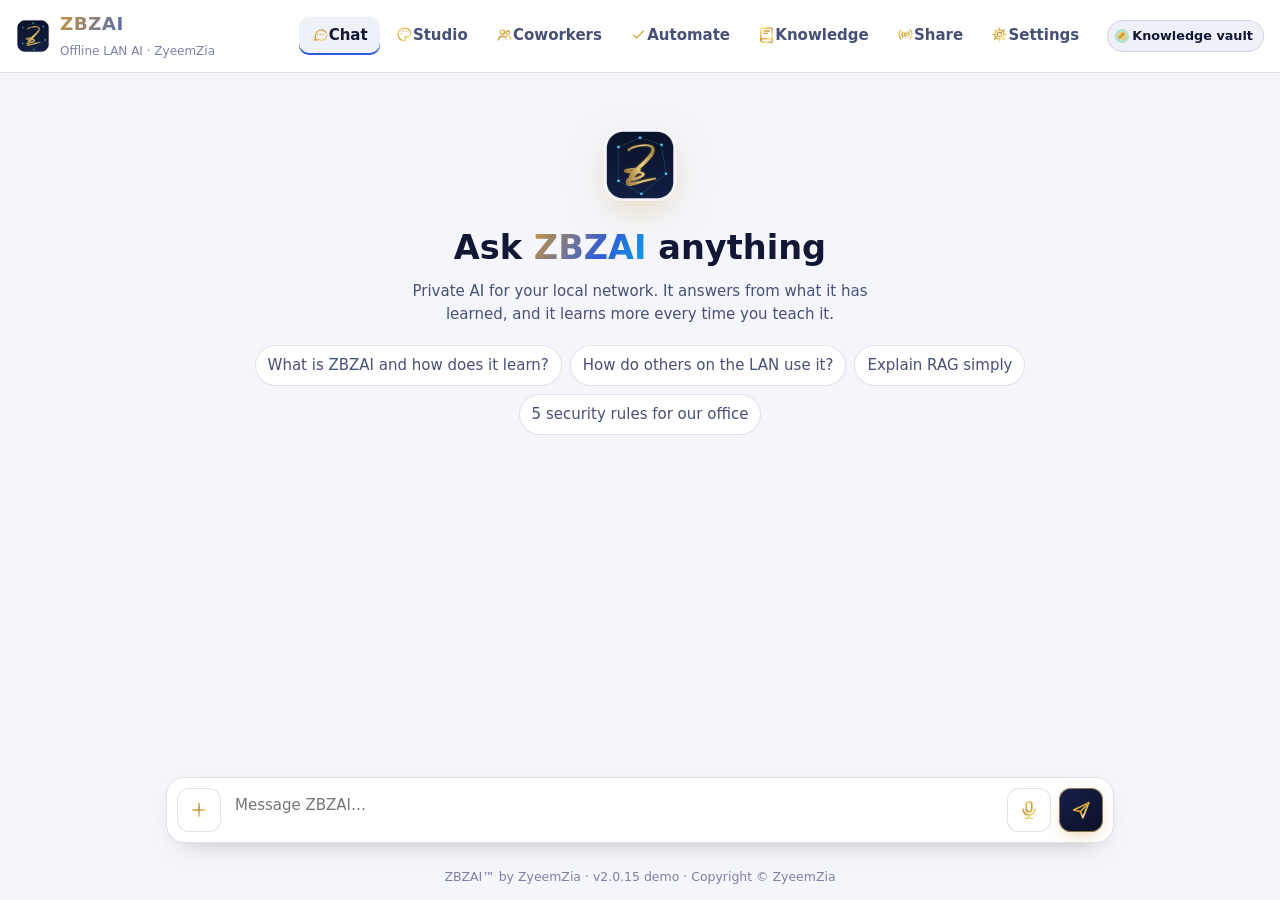
==== demo/index.html @ 5e689e8e "ZBZAI 2.0.15" ====
<!doctype html>
<html lang="en">
<head>
<meta charset="utf-8">
<meta name="viewport" content="width=device-width, initial-scale=1, viewport-fit=cover">
<title>ZBZAI™ · Offline LAN AI</title>
<meta name="color-scheme" content="light dark">
<link rel="icon" href="icon-192.png">
<link rel="apple-touch-icon" href="apple-touch-icon.png">
<meta name="theme-color" content="#070a17">
<meta name="apple-mobile-web-app-capable" content="yes"><meta name="mobile-web-app-capable" content="yes">
<meta name="apple-mobile-web-app-title" content="ZBZAI"><meta name="application-name" content="ZBZAI">
<link rel="stylesheet" href="app.css?v=04c004eb3c">
<link rel="stylesheet" href="icons.css?v=488d0ecedf">
</head>
<body>
<header class="top">
  <div class="brand"><img src="icon-192.png" width="34" height="34" alt=""><div><b id="appName">ZBZAI</b><small>Offline LAN AI · ZyeemZia</small></div></div>
  <button type="button" class="installbtn" id="installBtn" hidden title="Install ZBZAI as an app"><i class="gi gi-download" aria-hidden="true"></i><span>Install app</span></button>
  <div class="status"><span class="brain" id="brain" title="Which brain is answering">…</span></div>
  <nav class="tabs" role="tablist">
    <button role="tab" data-tab="chat" aria-selected="true"><i class="gi gi-chat" aria-hidden="true"></i>Chat</button>
    <button role="tab" data-tab="studio" aria-selected="false"><i class="gi gi-studio" aria-hidden="true"></i>Studio</button>
    <button role="tab" data-tab="cowork" aria-selected="false"><i class="gi gi-team" aria-hidden="true"></i>Coworkers</button>
    <button role="tab" data-tab="auto" aria-selected="false"><i class="gi gi-check" aria-hidden="true"></i>Automate</button>
    <button role="tab" data-tab="know" aria-selected="false"><i class="gi gi-book" aria-hidden="true"></i>Knowledge</button>
    <button role="tab" data-tab="share" aria-selected="false"><i class="gi gi-share" aria-hidden="true"></i>Share</button>
    <button role="tab" data-tab="settings" aria-selected="false"><i class="gi gi-gear" aria-hidden="true"></i>Settings</button>
  </nav>
</header>

<div class="fakebar" id="fakebar" hidden><i class="gi gi-warn" aria-hidden="true"></i><span>This copy of ZBZAI has been changed and is not genuine. Get the official ZBZAI free from zbzai.zyeemzia.com.</span></div>
  <div class="upbar" id="upbar" hidden><span><i class="gi gi-spark" aria-hidden="true"></i><b id="upVer"></b> is available.</span><button type="button" id="upGo">Update</button></div>
<main>
  <!-- chat -->
  <section class="pane" id="chat">
    <div class="thread" id="thread" aria-live="polite">
      <div class="hello" id="hello">
        <img src="icon-192.png" width="72" height="72" alt="">
        <h1>Ask <span id="helloName">ZBZAI</span> anything</h1>
        <p>Private AI for your local network. It answers from what it has learned, and it learns more every time you teach it.</p>
        <div class="chips">
          <button data-q="What is ZBZAI and how does it learn?">What is ZBZAI and how does it learn?</button>
          <button data-q="How do I let others on the LAN use ZBZAI?">How do others on the LAN use it?</button>
          <button data-q="Explain RAG in simple words">Explain RAG simply</button>
          <button data-q="Give me five cybersecurity rules for our office">5 security rules for our office</button>
        </div>
      </div>
    </div>
    <div class="cwchip" id="cwChip" hidden></div>
    <div class="attach" id="attach" hidden></div>
    <form class="composer" id="composer">
      <button type="button" id="plus" class="tool" aria-label="More: new chat, attach a file, save chat" aria-haspopup="menu" aria-expanded="false" title="New chat, attach, save"><i class="gi gi-plus" aria-hidden="true"></i></button>
      <div class="pmenu" id="pmenu" role="menu" hidden>
        <button type="button" role="menuitem" data-m="new"><i class="gi gi-chat" aria-hidden="true"></i>New chat</button>
        <button type="button" role="menuitem" data-m="past"><i class="gi gi-history" aria-hidden="true"></i>Past chats</button>
        <button type="button" role="menuitem" data-m="file"><i class="gi gi-clip" aria-hidden="true"></i>Add files (Word, Excel, PowerPoint, PDF and more)</button>
        <button type="button" role="menuitem" data-m="save"><i class="gi gi-download" aria-hidden="true"></i>Save this chat</button>
        <label class="mrow"><i class="gi gi-pen" aria-hidden="true"></i>Answers <select id="style" aria-label="Answer length"><option value="short">Short</option><option value="balanced">Balanced</option><option value="detailed">Detailed</option></select></label>
        <label class="mrow check"><input type="checkbox" id="acOn"> Fix spelling as I type</label>
        <label class="mrow check" title="Reads an encyclopedia, published studies and the news, then answers as a report with numbered sources"><input type="checkbox" id="research"> Research: read many sources and cite them</label>
        <button type="button" role="menuitem" data-m="keys"><i class="gi gi-spark" aria-hidden="true"></i>Keyboard shortcuts</button>
      </div>
      <input type="file" id="askFile" hidden multiple accept=".txt,.md,.csv,.tsv,.json,.html,.htm,.xml,.yaml,.yml,.log,.rtf,.docx,.doc,.odt,.xlsx,.xls,.ods,.pptx,.ppt,.odp,.pdf,.epub,.py,.js,.ts,.java,.c,.cpp,.cs,.go,.php,.sql,.css,.srt,.vtt,image/*,audio/*,video/*">
      <textarea id="input" rows="1" placeholder="Message ZBZAI…" aria-label="Your message" spellcheck="true" autocorrect="on" autocapitalize="sentences"></textarea>
      <button type="button" id="mic" class="tool" hidden aria-label="Speak your message" title="Voice typing"><i class="gi gi-mic" aria-hidden="true"></i></button>
      <button type="submit" id="send" aria-label="Send"><i class="gi gi-send" aria-hidden="true"></i></button>
    </form>
  </section>

  <!-- studio -->
  <section class="pane" id="studio" hidden>
    <div class="seg" role="tablist" aria-label="Studio">
      <button type="button" data-st="doc" aria-pressed="true"><i class="gi gi-doc" aria-hidden="true"></i>Documents</button>
      <button type="button" data-st="img" aria-pressed="false"><i class="gi gi-image" aria-hidden="true"></i>Pictures</button>
      <button type="button" data-st="song" aria-pressed="false"><i class="gi gi-music" aria-hidden="true"></i>Songs</button>
      <button type="button" data-st="video" aria-pressed="false"><i class="gi gi-video" aria-hidden="true"></i>Video</button>
    </div>
    <div class="st-pane" id="st-doc">
      <div class="cols">
        <div class="card">
          <h2>Write a document</h2>
          <div class="tplrow"><label>Template <select id="dTpl"></select></label><button type="button" class="ghost" id="dDel" hidden title="Remove this format (admin PIN)" aria-label="Remove this format"><i class="gi gi-trash" aria-hidden="true"></i></button></div>
          <div id="dFields" class="fields"></div>
          <div class="row"><button class="primary" type="button" id="dGo"><i class="gi gi-spark" aria-hidden="true"></i>Write it</button><button type="button" class="ghost" id="dDraft"><i class="gi gi-doc" aria-hidden="true"></i>Quick draft (no AI)</button></div>
          <p class="muted small" id="dHint"></p>
          <h3 class="fmt-h">Your own files as formats</h3>
          <p class="muted small">Add a Word, Excel or PowerPoint file and ZBZAI writes into that very file, keeping its letterhead, margins, styles and design. In a Word file, put [Body] where the text should go, and [Subject] and [Date] where you want them.</p>
          <div class="row"><button type="button" class="ghost" id="fAdd"><i class="gi gi-star" aria-hidden="true"></i>Add a file as a format</button><button type="button" class="ghost" id="fPdf"><i class="gi gi-file" aria-hidden="true"></i>Convert a file to PDF</button><button type="button" class="ghost" id="fDocx"><i class="gi gi-doc" aria-hidden="true"></i>PDF or old file to Word</button></div>
          <input type="file" id="fAddIn" accept=".docx,.xlsx,.pptx" hidden><input type="file" id="fPdfIn" accept=".doc,.docx,.rtf,.odt,.txt,.xls,.xlsx,.ods,.csv,.ppt,.pptx,.odp,.html,.htm,.md" hidden><input type="file" id="fDocxIn" accept=".pdf,.doc,.rtf,.odt,.txt,.html,.htm" hidden>
          <p class="msg" id="fMsg" role="status"></p>
        </div>
        <div class="card">
          <h2>Your document <small id="dState"></small></h2>
          <div class="doc" id="dOut" contenteditable="true" spellcheck="true" aria-label="Document, editable"></div>
          <div class="row"><button type="button" class="ghost" id="dSave" title="Use this text as a format in the Template list"><i class="gi gi-star" aria-hidden="true"></i>Save as my format</button><button type="button" class="ghost" id="dCopy"><i class="gi gi-copy" aria-hidden="true"></i>Copy</button><button type="button" class="ghost" id="dWord"><i class="gi gi-download" aria-hidden="true"></i>Word</button><button type="button" class="ghost" id="dTxt"><i class="gi gi-download" aria-hidden="true"></i>Text</button><button type="button" class="ghost" id="dExport"><i class="gi gi-export" aria-hidden="true"></i>Export</button><button type="button" class="ghost" id="dPrint"><i class="gi gi-print" aria-hidden="true"></i>Print</button></div>
        </div>
      </div>
    </div>
    <div class="st-pane" id="st-img" hidden>
      <div class="cols">
        <div class="card">
          <h2>Create a picture</h2>
          <textarea id="iPrompt" rows="4" placeholder="Describe it: a modern office poster about cyber safety, blue and gold, clean design"></textarea>
          <div class="chips left" id="iStyles"></div>
          <details class="adv" id="iFrom"><summary>Start from your own picture (optional)</summary>
            <label class="file drop" id="iDrop"><i class="gi gi-image" aria-hidden="true"></i><span id="iFileName">Choose or drop a photo</span><input type="file" id="iFile" accept="image/*"></label>
            <label>Make it <select id="iLook">
              <option value="ai">Redrawn by AI from my words (needs a local Stable Diffusion)</option>
              <option value="cartoon">Cartoon</option><option value="sketch">Pencil sketch</option><option value="vintage">Vintage photo</option>
              <option value="bw">Black and white</option><option value="vivid" selected>Bright and vivid</option><option value="warm">Warm</option>
              <option value="cool">Cool</option><option value="soft">Soft glow</option><option value="poster">Poster with my words on it</option>
            </select></label>
            <p class="muted small">Styles work offline on the ZBZAI computer. Your words become the poster title.</p>
          </details>
          <button class="primary" type="button" id="iGo"><i class="gi gi-studio" aria-hidden="true"></i>Create picture</button>
          <p class="msg" id="iMsg" role="status"></p>
          <p class="muted small" id="iHow"></p>
        </div>
        <div class="card">
          <h2>Gallery <small>shared on this network</small></h2>
          <div class="gallery" id="iGallery"></div>
        </div>
      </div>
    </div>
    <div class="st-pane" id="st-video" hidden>
      <div class="cols">
        <div class="card">
          <div class="seg small" role="tablist" aria-label="Video">
            <button type="button" data-vm="edit" aria-pressed="true">Edit a video</button>
            <button type="button" data-vm="make" aria-pressed="false">Make a video</button>
          </div>
          <div id="vEdit">
            <label class="file drop" id="vDrop"><i class="gi gi-clip" aria-hidden="true"></i><span>Choose or drop videos, music or pictures</span><input type="file" id="vFiles" multiple accept="video/*,audio/*,image/*"></label>
            <ol class="vlist" id="vList"></ol>
            <label>What to do <select id="vOp">
              <option value="trim">Cut: keep only a part</option>
              <option value="merge">Join clips into one video</option>
              <option value="music">Add background music</option>
              <option value="replace">Replace the sound</option>
              <option value="mute">Remove the sound</option>
              <option value="title">Add a title</option>
              <option value="captions">Add captions (subtitles)</option>
              <option value="resize">Change shape (YouTube, Reels/Shorts, square)</option>
              <option value="speed">Speed up or slow down</option>
              <option value="rotate">Rotate or flip</option>
              <option value="convert">Convert (MP4, WebM, GIF, MP3, WAV)</option>
              <option value="logo">Add a logo or watermark</option>
              <option value="compress">Make the file smaller</option>
            </select></label>
            <div id="vOpts" class="fields"></div>
            <button class="primary" type="button" id="vGo"><i class="gi gi-spark" aria-hidden="true"></i>Make it</button>
          </div>
          <div id="vMake" hidden>
            <label>Title <input id="mTitle" placeholder="Our office safety week"></label>
            <label>Narration (ZBZAI reads it aloud) <textarea id="mScript" rows="5" placeholder="Write what the video should say. Leave empty for music only. With no pictures, ZBZAI makes narrated slides from this text."></textarea></label>
            <button type="button" class="ghost" id="mAi"><i class="gi gi-spark" aria-hidden="true"></i>Write the narration with AI</button>
            <label class="file drop" id="mDrop"><i class="gi gi-image" aria-hidden="true"></i><span>Add pictures, clips and a music file (optional)</span><input type="file" id="mFiles" multiple accept="image/*,video/*,audio/*"></label>
            <ol class="vlist" id="mList"></ol>
            <div class="opts">
              <label>Shape <select id="mShape"><option value="16:9">16:9 YouTube, TV</option><option value="9:16">9:16 Reels, Shorts, TikTok</option><option value="1:1">1:1 Square</option></select></label>
              <label>Seconds per picture <input id="mSec" type="number" min="1" max="60" value="4"></label>
              <label>Format <select id="mFmt"><option value="mp4">MP4</option><option value="webm">WebM</option></select></label>
            </div>
            <label class="check"><input type="checkbox" id="mMotion" checked> Slow zoom on pictures</label>
            <button class="primary" type="button" id="mGo"><i class="gi gi-studio" aria-hidden="true"></i>Make the video</button>
          </div>
          <p class="msg" id="vMsg" role="status"></p>
          <p class="muted small" id="vHow">Runs on the ZBZAI computer with the free ffmpeg tool. Files stay on your network.</p>
        </div>
        <div class="card">
          <h2>Result <small id="vState"></small></h2>
          <div class="vout" id="vOut"><p class="muted">Your video appears here to watch and download.</p></div>
        </div>
      </div>
    </div>
    <div class="st-pane" id="st-song" hidden>
      <div class="cols">
        <div class="card">
          <h2>Write a song</h2>
          <label>What is it about? <input id="sTopic" placeholder="Monsoon rain over the river, missing home"></label>
          <label>Language <select id="sLang"><option>Bangla</option><option>English</option><option>Arabic</option><option>Hindi</option><option>French</option></select></label>
          <label>Mood <select id="sMood"><option>Uplifting</option><option>Romantic</option><option>Sad</option><option>Patriotic</option><option>Peaceful</option><option>Energetic</option><option>For children</option></select></label>
          <label>Style <select id="sStyle"><option>Folk (Baul / Bhatiyali feel)</option><option>Pop</option><option>Rock</option><option>Acoustic ballad</option><option>Anthem</option><option>Nasheed (voice only)</option><option>Lullaby</option></select></label>
          <button class="primary" type="button" id="sGo"><i class="gi gi-music" aria-hidden="true"></i>Write the song</button>
          <p class="muted small">Writes original lyrics with chords, key, tempo and strumming. Then ZBZAI can play it: a real backing track made from the chords, and a music video.</p>
        </div>
        <div class="card">
          <h2>Your song <small id="sState"></small></h2>
          <div class="doc song" id="sOut" contenteditable="true" aria-label="Song, editable"></div>
          <div class="row"><button type="button" class="ghost" id="sCopy"><i class="gi gi-copy" aria-hidden="true"></i>Copy</button><button type="button" class="ghost" id="sTxt"><i class="gi gi-download" aria-hidden="true"></i>Text</button><button type="button" class="ghost" id="sPrint"><i class="gi gi-print" aria-hidden="true"></i>Print</button></div>
          <h3 class="sub"><i class="gi gi-music" aria-hidden="true"></i>Hear it and see it</h3>
          <label class="check"><input type="checkbox" id="sVoice"> Read the words over the music (ZBZAI speaks them; it cannot sing yet)</label>
          <div class="row"><button type="button" class="primary" id="sMusic"><i class="gi gi-play" aria-hidden="true"></i>Make the music</button></div>
          <label class="file drop" id="sDrop"><i class="gi gi-video" aria-hidden="true"></i><span>Add pictures or clips for a music video</span><input type="file" id="sFiles" multiple accept="image/*,video/*"></label>
          <ol class="vlist" id="sList"></ol>
          <div class="row"><button type="button" class="ghost" id="sVideo"><i class="gi gi-video" aria-hidden="true"></i>Make the music video</button></div>
          <p class="msg" id="sMsg" role="status"></p>
          <div class="vout" id="sMedia"></div>
        </div>
      </div>
    </div>
  </section>

  <!-- coworkers -->
  <section class="pane" id="cowork" hidden>
    <div class="cw-head">
      <div><h2><i class="gi gi-team" aria-hidden="true"></i>Coworkers</h2><p class="muted">AI coworkers for every kind of office work. They use what ZBZAI knows, work offline with a local model, and export to Word, Excel, PowerPoint, PDF, Access, audio, video and more.</p></div>
      <div class="row"><input id="cwSearch" type="search" placeholder="Find a coworker" aria-label="Find a coworker"><button type="button" class="primary" id="cwNew"><i class="gi gi-plus" aria-hidden="true"></i>New coworker</button></div>
    </div>
    <div class="card" id="cwEditor" hidden>
      <h2 id="cwEditTitle">New coworker</h2>
      <div class="opts">
        <label>Name <input id="cwName" maxlength="60" placeholder="Procurement Officer"></label>
        <label>Role, in a few words <input id="cwRole" maxlength="120" placeholder="Writes purchase requests and compares quotes"></label>
      </div>
      <label>How should it work? <textarea id="cwInstr" rows="5" maxlength="4000" placeholder="Always write in our office style. Start with a summary, then a comparison table of suppliers with price, delivery time and warranty. End with a recommendation."></textarea></label>
      <label>Starter prompts, one per line <textarea id="cwStarters" rows="3" placeholder="Compare these quotations:&#10;Write a purchase request for:"></textarea></label>
      <div class="opts">
        <label>Best export <select id="cwExport"></select></label>
        <label>Online style <select id="cwAgent"><option value="allrounder">All-rounder</option><option value="writer">Writer</option><option value="strategist">Analyst</option><option value="translator">Translator</option><option value="career">Career and HR</option><option value="finance">Finance</option><option value="video">Video</option><option value="music">Music</option></select></label>
      </div>
      <div><span class="lbl">Icon</span><div class="cw-icons" id="cwIcons"></div></div>
      <div class="row"><button type="button" class="primary" id="cwSave"><i class="gi gi-check" aria-hidden="true"></i>Save coworker</button><button type="button" class="ghost" id="cwCancel">Cancel</button></div>
      <p class="muted small">Coworkers are shared with everyone on your network. Teach ZBZAI your documents in Knowledge and every coworker uses them.</p>
    </div>
    <div id="cwGrid"></div>
  </section>

  <!-- knowledge -->
  <section class="pane" id="auto" hidden>
    <div class="cols">
      <div class="card">
        <h2>Do it on the ZBZAI computer</h2>
        <p class="muted" id="aState">Checking ...</p>
        <div id="aWork" hidden>
          <label>What should ZBZAI do? <textarea id="aText" rows="3" placeholder="make folder Reports&#10;save this as Reports\brief.docx&#10;open Reports"></textarea></label>
          <div class="row"><button class="primary" type="button" id="aPlan"><i class="gi gi-spark" aria-hidden="true"></i>Show the plan</button></div>
          <p class="muted small">One step per line. ZBZAI shows exactly what it will do and waits for you to allow it. It can open and list folders, open and print files, make folders, copy, move and rename, send to the Recycle Bin, save the last answer as a file, open a website and start a few programs. Nothing else, and only inside the allowed folders.</p>
          <div class="card plan" id="aCard" hidden>
            <h3>ZBZAI wants to do this</h3>
            <ol id="aSteps"></ol>
            <label id="aPinRow" hidden><span id="aPinWhy"></span> <input id="aPin" type="password" inputmode="numeric" autocomplete="off" placeholder="Admin PIN"></label>
            <div class="row"><button class="primary" type="button" id="aAllow"><i class="gi gi-check" aria-hidden="true"></i>Allow</button><button type="button" class="ghost" id="aCancel"><i class="gi gi-x" aria-hidden="true"></i>Cancel</button></div>
          </div>
          <p class="msg" id="aMsg" role="status"></p>
          <ol id="aDone" class="done"></ol>
          <h3 class="fmt-h">Routines</h3>
          <p class="muted small">A saved list of steps you run with one tap. Each run still asks for permission.</p>
          <div id="aRoutines" class="row"></div>
        </div>
      </div>
      <div class="card">
        <h2>Permission and folders <small>admin</small></h2>
        <p class="muted small">Off until the admin turns it on. ZBZAI can touch only the folders listed here. From a phone or another computer, every request needs the admin PIN; on the ZBZAI computer itself, only deleting and printing do.</p>
        <label>Admin PIN <input id="aAdmin" type="password" inputmode="numeric" autocomplete="off"></label>
        <label class="check"><input type="checkbox" id="aOn"> Let ZBZAI do things on this computer, with permission each time</label>
        <label>Allowed folders, one per line <textarea id="aFolders" rows="3"></textarea></label>
        <div class="row"><button type="button" class="primary" id="aSave">Save</button><button type="button" class="ghost" id="aLogBtn"><i class="gi gi-history" aria-hidden="true"></i>Show the log</button></div>
        <h3 class="fmt-h">Save a routine</h3>
        <label>Name <input id="aRName" maxlength="60" placeholder="Morning folders"></label>
        <label>Steps, one per line <textarea id="aRText" rows="3" placeholder="open Reports&#10;open notepad"></textarea></label>
        <div class="row"><button type="button" class="ghost" id="aRSave"><i class="gi gi-star" aria-hidden="true"></i>Save routine</button></div>
        <p class="msg" id="aAdminMsg" role="status"></p>
        <ol id="aLog" class="done small"></ol>
      </div>
    </div>
  </section>
  <section class="pane" id="know" hidden>
    <div class="cols">
      <div class="card">
        <h2>Teach ZBZAI</h2>
        <p class="muted">Paste notes, procedures, manuals or facts. ZBZAI uses them in every future answer.</p>
        <input id="kTitle" placeholder="Title (optional)">
        <textarea id="kText" rows="7" placeholder="What should ZBZAI learn?"></textarea>
        <label class="check"><input type="checkbox" id="kFormat"> This is a document format (letter, memo…): add it to Studio's Template list</label>
        <div class="row">
          <button class="primary" id="kTeach"><i class="gi gi-brain" aria-hidden="true"></i>Teach</button>
          <label class="file"><i class="gi gi-clip" aria-hidden="true"></i>Upload files<input type="file" id="kFile" multiple accept=".txt,.md,.csv,.json,.html,.htm,.docx,.pdf,.log,.xml,.yaml,.yml,.py,.js"></label>
        </div>
        <p class="msg" id="kMsg" role="status"></p>
      </div>
      <div class="card">
        <h2>What ZBZAI knows <small id="kCount"></small></h2>
        <input id="kSearch" type="search" placeholder="Search the knowledge vault…">
        <ul class="docs" id="kList"></ul>
      </div>
    </div>
  </section>

  <!-- share -->
  <section class="pane" id="share" hidden>
    <div class="card share-card">
      <h2><i class="gi gi-share" aria-hidden="true"></i>Use ZBZAI on phones, tablets and computers</h2>
      <p class="muted">ZBZAI runs on this computer. Every device on the same Wi-Fi or LAN can use it in the browser, with no internet and nothing to install.</p>
      <ol class="steps">
        <li>Connect the phone, tablet or computer to the <b>same Wi-Fi or network</b> as this ZBZAI computer.</li>
        <li><b>Scan the code</b> with the phone camera, or type the address into the browser.</li>
        <li>Optional: add ZBZAI to the home screen so it opens like an app (see below).</li>
      </ol>
      <div id="urls" class="qrs"></div>
      <p class="muted small">If a device cannot connect: on the ZBZAI computer, set the Windows network to <b>Private</b> and allow ZBZAI through the firewall for private networks. The ZBZAI computer must be switched on with ZBZAI open.</p>
    </div>
    <div class="card share-card" id="installCard">
      <h2><i class="gi gi-download" aria-hidden="true"></i>Install ZBZAI as an app</h2>
      <p class="muted">An icon on the home screen or desktop that opens ZBZAI in its own window. It works whenever the device is on this network and ZBZAI is running here.</p>
      <div class="row"><button type="button" class="primary" id="installNow" hidden><i class="gi gi-download" aria-hidden="true"></i>Install ZBZAI on this device</button><span class="muted small" id="installState"></span></div>
      <div class="seg" role="tablist" aria-label="Your device">
        <button type="button" data-os="android" aria-pressed="false">Android</button>
        <button type="button" data-os="ios" aria-pressed="false">iPhone and iPad</button>
        <button type="button" data-os="pc" aria-pressed="false">Windows and Mac</button>
      </div>
      <ol class="steps os-steps" data-for="android"><li>Open the ZBZAI address in <b>Chrome</b> (scan the code above).</li><li>Tap the <b>⋮</b> menu, then <b>Add to Home screen</b> (or <b>Install app</b>).</li><li>Tap <b>Add</b>. ZBZAI appears with its gold icon.</li></ol>
      <ol class="steps os-steps" data-for="ios" hidden><li>Open the ZBZAI address in <b>Safari</b> (scan the code above).</li><li>Tap the <b>Share</b> button, then <b>Add to Home Screen</b>.</li><li>Tap <b>Add</b>. ZBZAI appears with its gold icon.</li></ol>
      <ol class="steps os-steps" data-for="pc" hidden><li>On this ZBZAI computer, open ZBZAI in <b>Edge</b> or <b>Chrome</b> and press <b>Install ZBZAI on this device</b> above, or the install icon in the address bar.</li><li>On another computer, open the ZBZAI address, then the browser menu: <b>Apps</b> or <b>Cast, save and share</b>, then <b>Install</b> or <b>Create shortcut</b> (tick <i>Open as window</i>).</li></ol>
    </div>
  </section>

  <!-- settings -->
  <section class="pane" id="settings" hidden>
    <div class="card">
      <h2>Settings</h2>
      <p class="muted">Changes need the admin PIN shown in the ZBZAI window on the host computer.</p>
      <label>Admin PIN <input id="sPin" type="password" inputmode="numeric" autocomplete="off"></label>
      <label>Name <input id="sName"></label>
      <label>Brain
        <select id="sBrain">
          <option value="auto">Auto (free): local model, then ZyeemZia AI online, then vault</option>
          <option value="local">Local model only (offline, free)</option>
          <option value="online">ZyeemZia AI online (free, needs internet)</option>
          <option value="vault">Knowledge vault only (no model, free)</option>
          <optgroup label="Optional: with your own key">
            <option value="cloud">Claude (Anthropic)</option>
            <option value="openai">ChatGPT (OpenAI)</option>
            <option value="gemini">Google Gemini (free tier available)</option>
            <option value="deepseek">DeepSeek</option>
            <option value="groq">Groq (free tier available)</option>
            <option value="mistral">Mistral</option>
            <option value="xai">Grok (xAI)</option>
            <option value="openrouter">OpenRouter (many models, one key)</option>
          </optgroup>
        </select>
      </label>
      <label>Local model (Ollama) <input id="sModel" placeholder="empty = first installed model"></label>
      <label>Ollama address <input id="sOllama" placeholder="http://127.0.0.1:11434"></label>
      <details class="adv"><summary>Optional: more AI brains with your own keys (Claude, ChatGPT, Gemini, DeepSeek, Groq, Mistral, Grok, OpenRouter)</summary>
        <p class="muted small">Not needed: ZBZAI is free with its local model and ZyeemZia AI online. Each service bills or limits your own key; Gemini and Groq have free tiers. Keys stay on the ZBZAI computer. Paste a key, pick that brain above and save; a brain with a key also answers when the chosen one cannot. Type a dash (-) to remove a saved key.</p>
        <div id="sProv" class="prov"></div>
      </details>
      <label class="check"><input type="checkbox" id="sOpen"> Anyone on the network can teach ZBZAI</label>
      <label class="check"><input type="checkbox" id="sLib"> Keep the ZyeemZia knowledge library for offline answers <span class="muted" id="sLibInfo"></span></label>
      <label class="check"><input type="checkbox" id="sWeb"> Look recent things up on the internet, and keep what is found in the knowledge vault</label>
      <button class="primary" id="sSave">Save settings</button>
      <p class="msg" id="sMsg" role="status"></p>
      <div class="info" id="sInfo"></div>
    </div>
    <div class="card" style="margin-top:16px">
      <h2>Appearance <small>this device</small></h2>
      <div class="opts">
        <label>Theme <select id="aTheme"><option value="auto">Auto (follow device)</option><option value="light">Light</option><option value="dark">Dark</option></select></label>
        <label>Accent <select id="aAccent"><option value="gold">Royal gold</option><option value="ocean">Ocean blue</option><option value="emerald">Emerald</option><option value="rose">Rose</option><option value="violet">Violet</option></select></label>
        <label>Text size <select id="aSize"><option value="14">Small</option><option value="15">Normal</option><option value="17">Large</option><option value="19">Extra large</option></select></label>
        <label>Voice typing language <select id="aVoice"><option value="">Device language</option><option value="bn-BD">Bangla</option><option value="en-US">English</option><option value="ar-SA">Arabic</option><option value="hi-IN">Hindi</option><option value="fr-FR">French</option></select></label>
        <label>Read-aloud speed <select id="aRate"><option value="0.85">Slow</option><option value="1">Normal</option><option value="1.2">Fast</option></select></label>
      </div>
      <label class="check"><input type="checkbox" id="aEnter" checked> Enter sends the message (Shift+Enter for a new line)</label>
      <label class="check"><input type="checkbox" id="aWide"> Wide layout on big screens</label>
      <button type="button" class="ghost" id="aReset"><i class="gi gi-refresh" aria-hidden="true"></i>Default look</button>
    </div>
    <div class="card" style="margin-top:16px" id="bCard">
      <h2>Backup and restore</h2>
      <p class="muted">One file holds everything: knowledge, conversations, settings, your formats and pictures. ZBZAI also makes an automatic backup every day and keeps the last 7. Needs the admin PIN above.</p>
      <div class="row"><button class="primary" type="button" id="bMake"><i class="gi gi-download" aria-hidden="true"></i>Back up now</button><label class="file"><i class="gi gi-up" aria-hidden="true"></i>Restore from a file<input type="file" id="bFile" accept=".zip"></label><button type="button" class="ghost" id="bList"><i class="gi gi-refresh" aria-hidden="true"></i>Show backups</button></div>
      <ul class="docs" id="bItems"></ul>
      <details class="adv"><summary>Reset options</summary>
        <p class="muted small">A safety backup is always made first, so every reset can be undone with Restore.</p>
        <div class="row">
          <button type="button" class="ghost" data-reset="chats">Clear conversations</button>
          <button type="button" class="ghost" data-reset="settings">Default settings</button>
          <button type="button" class="ghost" data-reset="knowledge">Fresh knowledge (starter only)</button>
          <button type="button" class="ghost danger" data-reset="factory">Factory reset</button>
        </div>
      </details>
      <p class="msg" id="bMsg" role="status"></p>
    </div>
    <div class="card" style="margin-top:16px">
      <h2>Updates</h2>
      <p class="muted">ZBZAI checks zbzai.zyeemzia.com for new versions whenever it is online. Updating keeps everything ZBZAI has learned.</p>
      <p id="uState" class="info">Checking…</p>
      <div class="row"><button type="button" id="uCheck"><i class="gi gi-refresh" aria-hidden="true"></i>Check now</button><button class="primary" type="button" id="uApply" hidden><i class="gi gi-up" aria-hidden="true"></i>Update now</button></div>
      <p class="msg" id="uMsg" role="status"></p>
    </div>
  </section>
</main>
<footer class="foot" id="zz-copy">ZBZAI™ by ZyeemZia · <span id="ver"></span> · Copyright © ZyeemZia</footer>
<script src="autocorrect.js?v=37bc51e766"></script>
<script src="qr.js?v=4e6d37b618"></script>
<script src="codebox.js?v=3ddf181fc8"></script>
<script src="seed.js?v=c4e556605a"></script>
<script src="demo-backend.js?v=3ed8ee0a04"></script>
<script src="app.js?v=7afd2808ce"></script>
<script src="studio.js?v=7a01ef7532"></script>
<script src="coworkers.js?v=755f62e48c"></script>
<script>/* ZyeemZia house style: justified writing. Paragraphs and list text that read left-aligned are justified; centred text, headings, buttons and columns too narrow to justify cleanly stay as they are. Copyright © ZyeemZia */(function(){var S='p,li,dd,blockquote';function j(r){if(!r||!r.querySelectorAll)return;var L=r.querySelectorAll(S);for(var i=0;i<L.length;i++){var e=L[i];if(e.getAttribute('data-zj'))continue;e.setAttribute('data-zj','1');var a=getComputedStyle(e).textAlign;if(a==='start'||a==='left'||a==='-webkit-auto'){var w=e.clientWidth;if(!w||w>=280)e.style.textAlign='justify'}}}function go(){j(document);if(!window.MutationObserver)return;new MutationObserver(function(m){for(var i=0;i<m.length;i++){var N=m[i].addedNodes;for(var k=0;k<N.length;k++){var n=N[k];if(n.nodeType===1)j(n.matches&&n.matches(S)?n.parentNode:n)}}}).observe(document.body,{childList:true,subtree:true})}if(document.readyState==='loading')document.addEventListener('DOMContentLoaded',go);else go()})()</script>
</body>
</html>
---- demo/app.css ----
/* ZBZAI web app · Copyright © ZyeemZia */
:root {
  --bg: #f4f6fb; --panel: #ffffff; --panel2: #eef1f8; --line: rgba(30, 40, 90, .13); --ink: #121735; --ink2: #475077; --ink3: #7a82a6;
  --gold: #b8862f; --accent: #2f5bd8; --accent2: #0ea5e9; --ok: #16a34a; --bad: #dc2626;
  --grad: linear-gradient(120deg, #c9973d, #2f5bd8 60%, #0ea5e9);
  color-scheme: light;
}
@media (prefers-color-scheme: dark) { :root:not([data-theme="light"]) {
  --bg: #070a17; --panel: #0f1428; --panel2: #161d38; --line: rgba(150, 165, 255, .15); --ink: #eef1ff; --ink2: #b4bce3; --ink3: #7f88b5;
  --gold: #e2b95c; --accent: #7aa2ff; --accent2: #56e0ff; --grad: linear-gradient(120deg, #e2b95c, #7aa2ff 60%, #56e0ff); color-scheme: dark;
} }
:root[data-theme="dark"] {
  --bg: #070a17; --panel: #0f1428; --panel2: #161d38; --line: rgba(150, 165, 255, .15); --ink: #eef1ff; --ink2: #b4bce3; --ink3: #7f88b5;
  --gold: #e2b95c; --accent: #7aa2ff; --accent2: #56e0ff; --grad: linear-gradient(120deg, #e2b95c, #7aa2ff 60%, #56e0ff); color-scheme: dark;
}
* { box-sizing: border-box; }
html, body { margin: 0; height: 100%; }
body { font: var(--fs, 15px)/1.55 system-ui, -apple-system, 'Segoe UI', Roboto, 'Noto Sans', sans-serif; background: var(--bg); color: var(--ink); display: flex; flex-direction: column; min-height: 100dvh; }
button, input, select, textarea { font: inherit; color: inherit; }
[hidden] { display: none !important; }
.top { position: sticky; top: 0; z-index: 5; display: flex; flex-wrap: wrap; align-items: center; gap: 10px 16px; padding: 10px 16px; background: color-mix(in srgb, var(--panel) 88%, transparent); backdrop-filter: blur(12px); border-bottom: 1px solid var(--line); }
.brand { display: flex; align-items: center; gap: 10px; }
.brand img { border-radius: 10px; }
.brand b { display: block; font-size: 1.15rem; letter-spacing: .02em; background: var(--grad); -webkit-background-clip: text; background-clip: text; color: transparent; }
.brand small { color: var(--ink3); font-size: .75rem; }
.status { margin-left: auto; }
.brain { display: inline-flex; align-items: center; gap: 6px; font-size: .8rem; font-weight: 600; padding: 5px 10px; border-radius: 999px; background: var(--panel2); border: 1px solid var(--line); white-space: nowrap; }
.brain::before { content: ''; width: 8px; height: 8px; border-radius: 50%; background: var(--ok); box-shadow: 0 0 0 3px color-mix(in srgb, var(--ok) 25%, transparent); }
.brain.vault::before { background: var(--gold); } .brain.cloud::before { background: var(--accent2); } .brain.off::before { background: var(--bad); }
.tabs { display: flex; gap: 4px; width: 100%; overflow-x: auto; scrollbar-width: none; }
.tabs button { border: 0; background: none; padding: 7px 12px; border-radius: 10px; color: var(--ink2); font-weight: 600; cursor: pointer; white-space: nowrap; }
.tabs button[aria-selected="true"] { background: var(--panel2); color: var(--ink); box-shadow: inset 0 -2px 0 var(--accent); }
@media (min-width: 820px) { .tabs { width: auto; order: 2; } .status { order: 3; margin-left: 0; } .brand { margin-right: auto; } }
main { flex: 1; display: flex; flex-direction: column; width: 100%; max-width: 980px; margin: 0 auto; min-height: 0; }
.pane { flex: 1; display: flex; flex-direction: column; padding: 16px; min-height: 0; }
.thread { flex: 1; overflow-y: auto; padding-bottom: 12px; }
.hello { text-align: center; padding: 40px 10px 10px; }
.hello img { border-radius: 18px; box-shadow: 0 12px 40px -12px rgba(201, 151, 61, .55); }
.hello h1 { margin: 14px 0 6px; font-size: clamp(1.5rem, 5vw, 2.1rem); }
.hello h1 span { background: var(--grad); -webkit-background-clip: text; background-clip: text; color: transparent; }
.hello p { color: var(--ink2); max-width: 520px; margin: 0 auto; }
.chips { display: flex; flex-wrap: wrap; gap: 8px; justify-content: center; margin-top: 18px; }
.chips button { border: 1px solid var(--line); background: var(--panel); padding: 8px 12px; border-radius: 999px; cursor: pointer; color: var(--ink2); }
.chips button:hover { border-color: var(--accent); color: var(--ink); }
.msg-row { display: flex; gap: 10px; margin: 14px 0; }
.msg-row.user { flex-direction: row-reverse; }
.av { flex: none; width: 32px; height: 32px; border-radius: 10px; display: grid; place-items: center; font-size: .7rem; font-weight: 700; background: var(--panel2); border: 1px solid var(--line); overflow: hidden; }
.av img { width: 100%; height: 100%; }
.bubble { max-width: min(760px, 86%); padding: 10px 14px; border-radius: 16px; background: var(--panel); border: 1px solid var(--line); overflow-wrap: anywhere; }
.user .bubble { background: color-mix(in srgb, var(--accent) 14%, var(--panel)); }
.bubble p { margin: .4em 0; } .bubble ul, .bubble ol { margin: .4em 0; padding-left: 1.3em; }
.bubble pre { background: var(--panel2); padding: 10px; border-radius: 10px; overflow-x: auto; font-size: .88rem; }
.bubble code { font-family: ui-monospace, Consolas, monospace; font-size: .9em; }
.meta { display: flex; flex-wrap: wrap; align-items: center; gap: 6px; margin-top: 8px; font-size: .78rem; color: var(--ink3); }
.src { padding: 2px 8px; border-radius: 999px; background: var(--panel2); border: 1px solid var(--line); }
.fb { border: 1px solid var(--line); background: var(--panel); border-radius: 8px; padding: 2px 8px; cursor: pointer; }
.fb.done { background: var(--ok); color: #fff; border-color: var(--ok); }
.cursor::after { content: '▍'; animation: blink 1s steps(1) infinite; color: var(--accent); }
@keyframes blink { 50% { opacity: 0; } }
.composer { display: flex; gap: 8px; padding: 10px; background: var(--panel); border: 1px solid var(--line); border-radius: 18px; box-shadow: 0 10px 30px -18px rgba(0, 0, 0, .4); position: sticky; bottom: 10px; }
.composer textarea { flex: 1; resize: none; border: 0; background: none; outline: none; max-height: 180px; padding: 6px; }
.composer button { flex: none; width: 44px; height: 44px; border: 0; border-radius: 12px; background: var(--grad); color: #fff; font-size: 1.1rem; cursor: pointer; }
.composer button:disabled { opacity: .5; cursor: default; }
.cols { display: grid; gap: 16px; grid-template-columns: repeat(auto-fit, minmax(min(100%, 340px), 1fr)); }
.card { background: var(--panel); border: 1px solid var(--line); border-radius: 18px; padding: 18px; display: flex; flex-direction: column; gap: 10px; }
.card.center { text-align: center; align-items: center; max-width: 640px; margin: 0 auto; }
.card h2 { margin: 0; font-size: 1.15rem; } .card h2 small { color: var(--ink3); font-weight: 500; font-size: .85rem; }
.card input, .card textarea, .card select { width: 100%; padding: 10px 12px; border-radius: 12px; border: 1px solid var(--line); background: var(--panel2); outline-color: var(--accent); }
.card label { display: grid; gap: 4px; font-weight: 600; font-size: .9rem; color: var(--ink2); }
.card label.check { display: flex; align-items: center; gap: 8px; } .card label.check input { width: auto; }
.row { display: flex; gap: 8px; flex-wrap: wrap; }
.primary, .file { border: 0; padding: 10px 16px; border-radius: 12px; font-weight: 700; cursor: pointer; display: inline-flex; align-items: center; gap: 6px; }
.primary { background: var(--grad); color: #fff; }
.file { background: var(--panel2); border: 1px solid var(--line); color: var(--ink); } .file input { display: none; }
.muted { color: var(--ink3); margin: 0; } .small { font-size: .85rem; }
.msg { min-height: 1.2em; margin: 0; font-weight: 600; } .msg.ok { color: var(--ok); } .msg.bad { color: var(--bad); }
.docs { list-style: none; margin: 0; padding: 0; display: grid; gap: 6px; max-height: 60vh; overflow-y: auto; }
.docs li { display: flex; align-items: center; gap: 8px; padding: 8px 10px; border-radius: 10px; background: var(--panel2); }
.docs li span { flex: 1; min-width: 0; overflow-wrap: anywhere; } .docs small { color: var(--ink3); }
.docs button { border: 0; background: none; cursor: pointer; color: var(--bad); font-size: 1rem; }
.urls { display: grid; gap: 10px; width: 100%; }
.urls a { display: block; padding: 14px; border-radius: 14px; background: var(--panel2); border: 1px solid var(--line); font: 700 clamp(1.05rem, 4.5vw, 1.4rem) ui-monospace, Consolas, monospace; color: var(--accent); text-decoration: none; word-break: break-all; }
.info { font-size: .85rem; color: var(--ink2); background: var(--panel2); border-radius: 12px; padding: 10px 12px; }
.upbar { display: flex; align-items: center; justify-content: center; gap: 12px; flex-wrap: wrap; padding: 8px 16px; background: linear-gradient(90deg, color-mix(in srgb, var(--gold) 22%, var(--panel)), color-mix(in srgb, var(--accent) 18%, var(--panel))); border-bottom: 1px solid var(--line); font-size: .92rem; }
.upbar button, #uCheck { border: 1px solid var(--line); background: var(--panel); border-radius: 10px; padding: 6px 14px; font-weight: 700; cursor: pointer; }
details.adv { border: 1px dashed var(--line); border-radius: 12px; padding: 10px 12px; display: grid; gap: 10px; }
details.adv summary { cursor: pointer; font-weight: 600; color: var(--ink2); }
.foot { text-align: center; color: var(--ink3); font-size: .78rem; padding: 8px 16px 14px; }
/* Only the chat view is height-limited (so its thread scrolls); every other view grows with its content
   and never runs under the footer. */
main:has(#chat[hidden]) { min-height: auto; flex: 1 0 auto; }
main:has(#chat[hidden]) .pane { flex: none; }

/* ---------- Studio ---------- */
#studio { align-items: center; }
#studio .cols { width: 100%; }
.seg { display: inline-flex; gap: 4px; padding: 4px; border-radius: 999px; background: var(--panel); border: 1px solid var(--line); margin: 0 auto 14px; flex-wrap: wrap; justify-content: center; }
.seg button { border: 0; background: none; padding: 8px 14px; border-radius: 999px; font-weight: 700; cursor: pointer; color: var(--ink2); }
.seg button[aria-pressed="true"] { background: var(--grad); color: #fff; }
.st-pane { width: 100%; }
.fields { display: grid; gap: 10px; }
.ghost { border: 1px solid var(--line); background: var(--panel2); color: var(--ink); border-radius: 12px; padding: 9px 14px; font-weight: 600; cursor: pointer; }
.doc { min-height: 320px; max-height: 70vh; overflow-y: auto; padding: 18px 20px; border-radius: 12px; background: #fff; color: #111; border: 1px solid var(--line); font: 15px/1.6 Georgia, 'Times New Roman', serif; white-space: pre-wrap; outline-color: var(--accent); overflow-wrap: anywhere; }
.doc.song { font-family: ui-monospace, Consolas, monospace; font-size: 14px; }
.doc:empty::before { content: 'Your text appears here, and you can edit it.'; color: #888; }
.chips.left { justify-content: flex-start; margin-top: 0; }
.chips.left button[aria-pressed="true"] { border-color: var(--accent); color: var(--ink); background: color-mix(in srgb, var(--accent) 14%, var(--panel)); }
.gallery { display: grid; grid-template-columns: repeat(auto-fill, minmax(140px, 1fr)); gap: 10px; }
.gallery figure { margin: 0; border-radius: 12px; overflow: hidden; background: var(--panel2); border: 1px solid var(--line); }
.gallery img { width: 100%; aspect-ratio: 1; object-fit: cover; display: block; cursor: zoom-in; }
.gallery figcaption { padding: 6px 8px; font-size: .75rem; color: var(--ink2); display: flex; gap: 6px; align-items: center; }
.gallery figcaption span { flex: 1; min-width: 0; overflow: hidden; text-overflow: ellipsis; white-space: nowrap; }
.gallery figcaption a, .gallery figcaption button { border: 0; background: none; cursor: pointer; text-decoration: none; font-size: .95rem; padding: 0; }
.gallery .busy { aspect-ratio: 1; display: grid; place-items: center; color: var(--ink3); font-size: .85rem; text-align: center; padding: 10px; }
@media print { body * { visibility: hidden; } .print-me, .print-me * { visibility: visible; } .print-me { position: absolute; inset: 0; border: 0; max-height: none; overflow: visible; } }

/* ---------- 1.3: gold icons, stop, answer tools ---------- */
.composer button { display: grid; place-items: center; }
.composer button .gi { width: 22px; height: 22px; margin: 0; }
#send { background: linear-gradient(145deg, #18204a, #0a0f26); box-shadow: inset 0 0 0 1px rgba(232, 190, 90, .55), 0 6px 18px -8px rgba(201, 151, 61, .8); }
#send.stopping { animation: zpulse 1.4s ease-in-out infinite; }
.composer .tool { background: none; box-shadow: inset 0 0 0 1px var(--line); }
@keyframes zpulse { 50% { box-shadow: inset 0 0 0 1px rgba(232, 190, 90, .9), 0 0 0 6px rgba(201, 151, 61, .18); } }
.meta .acts { display: inline-flex; gap: 6px; margin-left: auto; }
.fb { display: inline-flex; align-items: center; gap: 2px; color: var(--ink2); }
.fb.act { padding: 3px 6px; }
.fb .gi { margin: 0; }
.fb.done .gi { background: #fff; }
.src .gi { margin-right: 4px; }
.gi.spin { animation: zspin 2.4s linear infinite; }
@keyframes zspin { to { transform: rotate(360deg); } }
.tabs button .gi, .seg button .gi { margin-right: .35em; }
@media (prefers-reduced-motion: reduce) { .gi.spin, #send.stopping { animation: none; } }
.tbl { overflow-x: auto; margin: 8px 0; border: 1px solid var(--line); border-radius: 10px; }
.tbl table { border-collapse: collapse; width: 100%; font-size: .9em; }
.tbl th, .tbl td { padding: 7px 10px; border-bottom: 1px solid var(--line); text-align: left; vertical-align: top; }
.tbl th { background: var(--panel2); font-weight: 700; }
.tbl tr:last-child td { border-bottom: 0; }
.tbl th, .tbl td { min-width: 6.5em; overflow-wrap: normal; word-break: normal; }
.seg button[aria-pressed="true"] .gi, .primary .gi, .upbar .gi { filter: drop-shadow(0 0 1px #0a0f26) drop-shadow(0 0 1.5px rgba(10, 15, 38, .9)); }

/* ---------- 1.4: + menu, attachments, toast, settings ---------- */
.composer { position: sticky; }
.pmenu { position: absolute; bottom: calc(100% + 8px); left: 8px; z-index: 6; min-width: 220px; display: grid; padding: 6px; border-radius: 14px; background: var(--panel); border: 1px solid var(--line); box-shadow: 0 18px 40px -16px rgba(0, 0, 0, .55); }
.composer .pmenu button { width: auto; height: auto; display: flex; align-items: center; gap: 8px; justify-content: flex-start; padding: 10px 12px; background: none; box-shadow: none; color: var(--ink); font-weight: 600; border-radius: 10px; font-size: .95rem; }
.composer .pmenu button .gi { width: 18px; height: 18px; }
.composer .pmenu button:hover, .composer .pmenu button:focus-visible { background: var(--panel2); }
.attach { display: flex; align-items: center; gap: 8px; margin: 0 0 8px; padding: 8px 12px; border-radius: 12px; background: var(--panel2); border: 1px solid var(--line); font-size: .85rem; color: var(--ink2); }
.attach span { flex: 1; min-width: 0; overflow: hidden; text-overflow: ellipsis; white-space: nowrap; }
.attach button { border: 0; background: none; cursor: pointer; padding: 2px; }
#toast { position: fixed; left: 50%; bottom: 96px; transform: translate(-50%, 20px); opacity: 0; pointer-events: none; z-index: 50; padding: 10px 16px; border-radius: 999px; background: #0d1330; color: #f6e7b8; font-weight: 600; font-size: .9rem; box-shadow: 0 0 0 1px rgba(232, 190, 90, .5), 0 14px 30px -12px rgba(0, 0, 0, .6); transition: .25s; max-width: calc(100vw - 32px); text-align: center; }
#toast.on { opacity: 1; transform: translate(-50%, 0); }
.tplrow { display: flex; gap: 8px; align-items: end; } .tplrow label { flex: 1; } .tplrow .ghost { padding: 10px 12px; }
.opts { display: grid; grid-template-columns: repeat(auto-fit, minmax(170px, 1fr)); gap: 10px; }
.ghost.danger { color: var(--bad); border-color: color-mix(in srgb, var(--bad) 45%, transparent); }
.card button:disabled, .card input:disabled + * { opacity: .55; cursor: default; }
body.wide main { max-width: 1320px; }
@media (min-width: 1100px) { body.wide .cols { grid-template-columns: 1fr 1.25fr; } }
.card label.file { display: inline-flex; align-items: center; gap: 0; }

/* ---------- 1.5: past chats, voice, genuine check ---------- */
.past { align-self: stretch; display: grid; gap: 6px; padding: 14px; margin: 8px 0; border-radius: 16px; background: var(--panel); border: 1px solid var(--line); }
.past h3 { margin: 0 0 4px; font-size: 1rem; display: flex; align-items: center; gap: 6px; }
.past button { display: grid; text-align: left; gap: 2px; padding: 10px 12px; border-radius: 12px; border: 1px solid var(--line); background: var(--panel2); cursor: pointer; color: var(--ink); }
.past button span { font-weight: 600; overflow: hidden; text-overflow: ellipsis; white-space: nowrap; }
.past button small { color: var(--ink3); font-size: .75rem; }
.past button.clear { background: none; color: var(--ink3); justify-self: start; padding: 6px 10px; }
#mic.listening { box-shadow: inset 0 0 0 1px var(--bad), 0 0 0 5px color-mix(in srgb, var(--bad) 22%, transparent); animation: zpulse 1.2s infinite; }
.fakebar { display: flex; gap: 8px; align-items: center; justify-content: center; padding: 9px 16px; background: #5a0d1a; color: #ffe4e8; font-weight: 600; font-size: .9rem; text-align: center; }

/* ---------- 1.7: coworkers and export ---------- */
#cowork { align-items: stretch; gap: 16px; }
.cw-head { display: flex; flex-wrap: wrap; gap: 12px 20px; align-items: flex-end; justify-content: space-between; }
.cw-head h2 { margin: 0 0 4px; display: flex; align-items: center; gap: 8px; font-size: 1.35rem; }
.cw-head .muted { max-width: 620px; }
.cw-head input { padding: 10px 12px; border-radius: 12px; border: 1px solid var(--line); background: var(--panel); min-width: 200px; }
.cw-h { margin: 6px 0 10px; font-size: .95rem; color: var(--ink2); }
.cw-list { display: grid; grid-template-columns: repeat(auto-fill, minmax(230px, 1fr)); gap: 12px; margin-bottom: 14px; }
.cw { background: var(--panel); border: 1px solid var(--line); border-radius: 18px; padding: 16px; display: flex; flex-direction: column; gap: 8px; transition: transform .15s, box-shadow .15s, border-color .15s; }
.cw:hover { transform: translateY(-2px); border-color: color-mix(in srgb, var(--gold) 55%, var(--line)); box-shadow: 0 14px 30px -20px rgba(0, 0, 0, .6); }
.cw h3 { margin: 0; font-size: 1.02rem; } .cw p { margin: 0; color: var(--ink2); font-size: .88rem; flex: 1; }
.cw-ico { width: 46px; height: 46px; border-radius: 14px; display: grid; place-items: center; background: linear-gradient(145deg, #18204a, #0a0f26); box-shadow: inset 0 0 0 1px rgba(232, 190, 90, .45); }
.cw-ico .gi { width: 24px; height: 24px; margin: 0; }
.cw-tags { display: flex; gap: 6px; flex-wrap: wrap; } .cw-tags span { font-size: .72rem; padding: 2px 8px; border-radius: 999px; background: var(--panel2); color: var(--ink2); border: 1px solid var(--line); }
.cw-tags .mine { color: var(--gold); border-color: color-mix(in srgb, var(--gold) 50%, transparent); }
.cw .row { gap: 6px; } .cw .row button { padding: 8px 11px; font-size: .85rem; } .ghost.icon { padding: 8px 10px; }
.cw-icons { display: flex; flex-wrap: wrap; gap: 6px; margin-top: 6px; }
.cw-icons button { width: 40px; height: 40px; border-radius: 10px; border: 1px solid var(--line); background: var(--panel2); cursor: pointer; display: grid; place-items: center; }
.cw-icons button .gi { margin: 0; width: 20px; height: 20px; } .cw-icons button[aria-pressed="true"] { border-color: var(--gold); box-shadow: 0 0 0 3px color-mix(in srgb, var(--gold) 25%, transparent); }
.lbl { font-weight: 600; font-size: .9rem; color: var(--ink2); }
.cwchip { display: flex; align-items: center; gap: 8px; margin: 0 0 8px; padding: 8px 12px; border-radius: 12px; background: linear-gradient(145deg, #18204a, #0d1330); color: #f6e7b8; border: 1px solid rgba(232, 190, 90, .45); font-size: .88rem; }
.cwchip span { flex: 1; } .cwchip button { border: 0; background: none; cursor: pointer; padding: 2px; }
.cw-start { align-self: stretch; text-align: center; display: grid; justify-items: center; gap: 6px; padding: 18px; margin: 8px 0; border-radius: 18px; background: var(--panel); border: 1px solid var(--line); }
.cw-start h3 { margin: 4px 0 0; } .cw-start p { margin: 0; color: var(--ink2); max-width: 560px; }
.xmenu { position: fixed; z-index: 60; min-width: 230px; max-height: min(70vh, 520px); overflow-y: auto; display: grid; padding: 6px; border-radius: 14px; background: var(--panel); border: 1px solid var(--line); box-shadow: 0 18px 40px -12px rgba(0, 0, 0, .6); }
.xmenu b { padding: 6px 10px 4px; font-size: .78rem; color: var(--ink3); text-transform: uppercase; letter-spacing: .06em; }
.xmenu button { display: flex; align-items: center; gap: 8px; padding: 9px 10px; border: 0; background: none; border-radius: 10px; cursor: pointer; color: var(--ink); text-align: left; font-weight: 600; font-size: .92rem; }
.xmenu button:hover:not([disabled]), .xmenu button:focus-visible { background: var(--panel2); }
.xmenu button[disabled] { opacity: .45; cursor: not-allowed; }
.xmenu .xlay { display: grid; gap: 6px; padding: 2px 10px 8px; border-bottom: 1px solid var(--line); margin-bottom: 4px; }
.xmenu .xlay select, .xmenu .xlay input { width: 100%; min-width: 0; padding: 7px 8px; border-radius: 9px; border: 1px solid var(--line); background: var(--panel2); color: var(--ink); font: inherit; font-size: .88rem; }
.xmenu .xlay p { margin: 0; max-width: 250px; }
.fmt-h { margin: 18px 0 4px; font-size: 1rem; }
.xmenu small { margin-left: auto; color: var(--gold); font-weight: 700; }

/* ---------- 1.8: phones, QR codes, install ---------- */
#share { align-items: stretch; gap: 16px; }
.share-card h2 { display: flex; align-items: center; gap: 8px; }
.steps { margin: 4px 0; padding-left: 22px; display: grid; gap: 6px; color: var(--ink2); }
.steps b { color: var(--ink); }
.qrs { display: flex; flex-wrap: wrap; gap: 14px; justify-content: center; margin: 6px 0; }
.qrs figure { margin: 0; display: grid; justify-items: center; gap: 8px; padding: 14px; border-radius: 16px; background: var(--panel2); border: 1px solid var(--line); }
.qrs canvas { width: 200px; height: 200px; image-rendering: pixelated; border-radius: 10px; box-shadow: 0 0 0 4px #fff; }
.qrs figcaption { display: flex; flex-wrap: wrap; gap: 8px; align-items: center; justify-content: center; }
.qrs a { font-family: ui-monospace, Consolas, monospace; font-weight: 700; color: var(--accent); word-break: break-all; }
.qrs .ghost { padding: 6px 10px; font-size: .85rem; }
.share-card .seg { margin: 4px 0; }
.installbtn { display: inline-flex; align-items: center; gap: 6px; border: 1px solid color-mix(in srgb, var(--gold) 55%, transparent); background: linear-gradient(135deg, rgba(212, 175, 85, .16), rgba(96, 165, 250, .12)); color: var(--ink); border-radius: 999px; padding: 6px 12px; font-weight: 700; font-size: .82rem; cursor: pointer; }
.installbtn .gi { margin: 0; }
@media (max-width: 560px) { .installbtn span { display: none; } .installbtn { padding: 7px 9px; } }
.more-urls { width: 100%; text-align: center; color: var(--ink3); font-size: .85rem; }
.more-urls summary { cursor: pointer; padding: 4px; }
.small-urls figure { padding: 8px 12px; }
.small-urls a { font-size: .85rem; }

/* ---------- 2.1: many files, code copy, follow-ups, video studio, brains ---------- */
.attach { flex-wrap: wrap; }
.attach > span.muted { flex-basis: 100%; white-space: normal; }
.fchip { flex: 0 1 auto !important; display: inline-flex; align-items: center; gap: 4px; max-width: 260px; padding: 4px 4px 4px 9px; border-radius: 999px; background: var(--panel); border: 1px solid var(--line); }
.fchip > span { overflow: hidden; text-overflow: ellipsis; white-space: nowrap; }
.fchip small { color: var(--ink3); font-size: .72rem; }
#chat.dropping { outline: 2px dashed var(--accent); outline-offset: -8px; border-radius: 18px; }
.bubble .files { display: flex; flex-wrap: wrap; gap: 4px 10px; }
.msg-row.user .bubble { position: relative; }
.uedit { position: absolute; left: -34px; top: 6px; border: 0; background: none; color: var(--ink3); cursor: pointer; opacity: 0; transition: opacity .15s; padding: 4px; }
.msg-row.user:hover .uedit, .uedit:focus-visible { opacity: 1; }
@media (hover: none) { .uedit { opacity: .7; } }
.code { position: relative; }
.ccopy { position: absolute; right: 6px; top: 6px; border: 1px solid var(--line); background: var(--panel); border-radius: 8px; padding: 3px 6px; cursor: pointer; color: var(--ink2); opacity: .85; }
.ccopy:hover { opacity: 1; color: var(--ink); }
.follow { align-self: stretch; margin: 2px 0 10px 46px; }
.follow button { font-size: .82rem; padding: 6px 10px; }
.pmenu .mrow { display: flex; align-items: center; gap: 8px; padding: 8px 12px; font-size: .9rem; color: var(--ink2); }
.pmenu .mrow select { margin-left: auto; padding: 4px 6px; }
.pmenu .mrow.check input { margin: 0 2px 0 0; }
.past .psearch { width: 100%; }
.past .pitem { display: grid; grid-template-columns: 1fr auto auto; gap: 6px; align-items: stretch; }
.past .pitem .ghost { display: flex; align-items: center; justify-content: center; padding: 0 10px; }
.seg.small { margin-bottom: 12px; }
.seg.small button { font-size: .85rem; }
label.file.drop { display: flex !important; align-items: center; gap: 8px; padding: 16px; border: 1.5px dashed var(--line); border-radius: 14px; cursor: pointer; color: var(--ink2); justify-content: center; text-align: center; }
label.file.drop:hover, label.file.drop.over { border-color: var(--accent); color: var(--ink); }
label.file.drop input { position: absolute; width: 1px; height: 1px; opacity: 0; }
.vlist { margin: 8px 0; padding-left: 22px; display: grid; gap: 4px; font-size: .88rem; }
.vlist li { display: flex; gap: 6px; align-items: center; }
.vlist li span { flex: 1; min-width: 0; overflow: hidden; text-overflow: ellipsis; white-space: nowrap; }
.vlist li small { color: var(--ink3); }
.vlist button { border: 0; background: none; cursor: pointer; color: var(--ink3); padding: 2px 4px; }
.vout video, .vout img { width: 100%; max-height: 62vh; border-radius: 12px; background: #000; }
.vout audio { width: 100%; }
.vout .row { margin-top: 10px; }
.prov { display: grid; gap: 10px; }
.prow { display: grid; grid-template-columns: 1fr 1fr; gap: 6px; align-items: center; }
.prow b { font-size: .9rem; }
.prow small { color: var(--ink3); justify-self: end; }
@media (max-width: 560px) { .prow { grid-template-columns: 1fr; } .prow small { justify-self: start; } .uedit { left: auto; right: 4px; top: -22px; } .follow { margin-left: 0; } }
a.primary.btn { display: inline-flex; align-items: center; gap: 6px; text-decoration: none; padding: 10px 16px; border-radius: 12px; }
.attach .aedit { flex: 0 0 auto; display: inline-flex; align-items: center; gap: 6px; padding: 5px 10px; border: 1px solid var(--line); border-radius: 999px; font-size: .82rem; color: var(--ink); }
.card h3.sub { display: flex; align-items: center; gap: 6px; margin: 18px 0 6px; font-size: 1rem; }
/* ---------- speed: nothing blurs or repaints while the page scrolls ---------- */
.top { background: var(--panel); -webkit-backdrop-filter: none; backdrop-filter: none; }

/* Automate */
#auto .plan { margin: 12px 0; border: 2px solid var(--gold); }
#auto .plan ol, #auto ol.done { margin: 8px 0 10px 20px; padding: 0; display: grid; gap: 6px; }
#auto ol.done li.ok { color: var(--ok); } #auto ol.done li.bad { color: var(--bad); }
#auto ol.done { overflow-wrap: anywhere; }
#auto textarea { width: 100%; }
#auto .plan li, #auto ol.done li { text-align: left !important; }
/* pictures inside an answer */
.zz-pic { display: inline-block; margin: 4px 8px 4px 0; border-radius: 12px; overflow: hidden; line-height: 0; vertical-align: top; border: 1px solid var(--line); }
.zz-pic img { display: block; width: auto; max-width: min(100%, 300px); height: 190px; object-fit: cover; }
@media (max-width: 520px) { .zz-pic img { height: 150px; max-width: 100%; } }
---- demo/icons.css ----
/* ZBZAI gold icon set · Copyright © ZyeemZia
 * One family of line icons, all cast in the same polished gold: every icon is a
 * mask over one metallic gradient, so the color never drifts between icons. */
:root { --gold: linear-gradient(135deg, #fff4bf 0%, #f5d061 22%, #c8952e 48%, #f9e08a 70%, #a8741c 100%); }
.gi { display: inline-block; width: 1.15em; height: 1.15em; vertical-align: -.2em; flex: none; background: var(--gold); -webkit-mask: var(--i) center / contain no-repeat; mask: var(--i) center / contain no-repeat; filter: drop-shadow(0 .5px .5px rgba(90, 55, 0, .55)); }
.gi.lg { width: 1.6em; height: 1.6em; }
button .gi, a .gi, label .gi, span .gi { margin-right: .3em; }
button .gi:only-child, a .gi:only-child { margin: 0; }
@media (forced-colors: active) { .gi { background: CanvasText; } }
.gi-chat { --i: url("data:image/svg+xml,%3Csvg xmlns=%22http://www.w3.org/2000/svg%22 viewBox=%220 0 24 24%22 fill=%22none%22 stroke=%22%23000%22 stroke-width=%221.9%22 stroke-linecap=%22round%22 stroke-linejoin=%22round%22%3E%3Cpath d=%22M21 12a8 8 0 0 1-11.6 7.1L4 20l1-4.6A8 8 0 1 1 21 12z%22/%3E%3Cpath d=%22M8.5 12h.01M12 12h.01M15.5 12h.01%22/%3E%3C/svg%3E"); }
.gi-studio { --i: url("data:image/svg+xml,%3Csvg xmlns=%22http://www.w3.org/2000/svg%22 viewBox=%220 0 24 24%22 fill=%22none%22 stroke=%22%23000%22 stroke-width=%221.9%22 stroke-linecap=%22round%22 stroke-linejoin=%22round%22%3E%3Cpath d=%22M12 3a9 9 0 1 0 0 18c1.1 0 1.6-.8 1.6-1.6 0-1.2-1-1.6-1-2.6 0-.9.7-1.6 1.6-1.6H16a5 5 0 0 0 5-5C21 6.4 17 3 12 3z%22/%3E%3Cpath d=%22M7.5 11h.01M10 7h.01M15 7.5h.01%22/%3E%3C/svg%3E"); }
.gi-book { --i: url("data:image/svg+xml,%3Csvg xmlns=%22http://www.w3.org/2000/svg%22 viewBox=%220 0 24 24%22 fill=%22none%22 stroke=%22%23000%22 stroke-width=%221.9%22 stroke-linecap=%22round%22 stroke-linejoin=%22round%22%3E%3Cpath d=%22M4 5.5A2.5 2.5 0 0 1 6.5 3H20v15H6.5A2.5 2.5 0 0 0 4 20.5z%22/%3E%3Cpath d=%22M4 20.5A2.5 2.5 0 0 0 6.5 23H20v-5M8 7h8M8 10.5h5%22/%3E%3C/svg%3E"); }
.gi-share { --i: url("data:image/svg+xml,%3Csvg xmlns=%22http://www.w3.org/2000/svg%22 viewBox=%220 0 24 24%22 fill=%22none%22 stroke=%22%23000%22 stroke-width=%221.9%22 stroke-linecap=%22round%22 stroke-linejoin=%22round%22%3E%3Ccircle cx=%2212%22 cy=%2212%22 r=%222%22/%3E%3Cpath d=%22M8.5 8.5a5 5 0 0 0 0 7M15.5 8.5a5 5 0 0 1 0 7M5.6 5.6a9 9 0 0 0 0 12.8M18.4 5.6a9 9 0 0 1 0 12.8%22/%3E%3C/svg%3E"); }
.gi-gear { --i: url("data:image/svg+xml,%3Csvg xmlns=%22http://www.w3.org/2000/svg%22 viewBox=%220 0 24 24%22 fill=%22none%22 stroke=%22%23000%22 stroke-width=%221.9%22 stroke-linecap=%22round%22 stroke-linejoin=%22round%22%3E%3Ccircle cx=%2212%22 cy=%2212%22 r=%223.2%22/%3E%3Cpath d=%22M12 2.5v3M12 18.5v3M2.5 12h3M18.5 12h3M5.3 5.3l2.1 2.1M16.6 16.6l2.1 2.1M5.3 18.7l2.1-2.1M16.6 7.4l2.1-2.1%22/%3E%3Ccircle cx=%2212%22 cy=%2212%22 r=%226.5%22/%3E%3C/svg%3E"); }
.gi-spark { --i: url("data:image/svg+xml,%3Csvg xmlns=%22http://www.w3.org/2000/svg%22 viewBox=%220 0 24 24%22 fill=%22none%22 stroke=%22%23000%22 stroke-width=%221.9%22 stroke-linecap=%22round%22 stroke-linejoin=%22round%22%3E%3Cpath d=%22M11 3l1.9 5.6L18.5 10.5l-5.6 1.9L11 18l-1.9-5.6L3.5 10.5l5.6-1.9z%22/%3E%3Cpath d=%22M19 15l.8 2.2 2.2.8-2.2.8L19 21l-.8-2.2-2.2-.8 2.2-.8z%22/%3E%3C/svg%3E"); }
.gi-send { --i: url("data:image/svg+xml,%3Csvg xmlns=%22http://www.w3.org/2000/svg%22 viewBox=%220 0 24 24%22 fill=%22none%22 stroke=%22%23000%22 stroke-width=%221.9%22 stroke-linecap=%22round%22 stroke-linejoin=%22round%22%3E%3Cpath d=%22M4 12L20.5 4 14 20.5l-2.6-6.8z%22/%3E%3Cpath d=%22M11.4 13.7L20.5 4%22/%3E%3C/svg%3E"); }
.gi-doc { --i: url("data:image/svg+xml,%3Csvg xmlns=%22http://www.w3.org/2000/svg%22 viewBox=%220 0 24 24%22 fill=%22none%22 stroke=%22%23000%22 stroke-width=%221.9%22 stroke-linecap=%22round%22 stroke-linejoin=%22round%22%3E%3Cpath d=%22M14 3H6.5A2.5 2.5 0 0 0 4 5.5v13A2.5 2.5 0 0 0 6.5 21h11a2.5 2.5 0 0 0 2.5-2.5V9z%22/%3E%3Cpath d=%22M14 3v6h6M8 13h8M8 17h5%22/%3E%3C/svg%3E"); }
.gi-pen { --i: url("data:image/svg+xml,%3Csvg xmlns=%22http://www.w3.org/2000/svg%22 viewBox=%220 0 24 24%22 fill=%22none%22 stroke=%22%23000%22 stroke-width=%221.9%22 stroke-linecap=%22round%22 stroke-linejoin=%22round%22%3E%3Cpath d=%22M4 20h4L19.5 8.5a2.8 2.8 0 0 0-4-4L4 16z%22/%3E%3Cpath d=%22M13.5 6.5l4 4%22/%3E%3C/svg%3E"); }
.gi-image { --i: url("data:image/svg+xml,%3Csvg xmlns=%22http://www.w3.org/2000/svg%22 viewBox=%220 0 24 24%22 fill=%22none%22 stroke=%22%23000%22 stroke-width=%221.9%22 stroke-linecap=%22round%22 stroke-linejoin=%22round%22%3E%3Crect x=%223%22 y=%224%22 width=%2218%22 height=%2216%22 rx=%222.5%22/%3E%3Ccircle cx=%228.5%22 cy=%229.5%22 r=%221.6%22/%3E%3Cpath d=%22M21 15.5l-5-5L6 20%22/%3E%3C/svg%3E"); }
.gi-music { --i: url("data:image/svg+xml,%3Csvg xmlns=%22http://www.w3.org/2000/svg%22 viewBox=%220 0 24 24%22 fill=%22none%22 stroke=%22%23000%22 stroke-width=%221.9%22 stroke-linecap=%22round%22 stroke-linejoin=%22round%22%3E%3Cpath d=%22M9 18V5.5l11-2.5v13%22/%3E%3Ccircle cx=%226%22 cy=%2218%22 r=%223%22/%3E%3Ccircle cx=%2217%22 cy=%2216%22 r=%223%22/%3E%3C/svg%3E"); }
.gi-copy { --i: url("data:image/svg+xml,%3Csvg xmlns=%22http://www.w3.org/2000/svg%22 viewBox=%220 0 24 24%22 fill=%22none%22 stroke=%22%23000%22 stroke-width=%221.9%22 stroke-linecap=%22round%22 stroke-linejoin=%22round%22%3E%3Crect x=%228%22 y=%228%22 width=%2212%22 height=%2212%22 rx=%222.5%22/%3E%3Cpath d=%22M16 8V6.5A2.5 2.5 0 0 0 13.5 4h-7A2.5 2.5 0 0 0 4 6.5v7A2.5 2.5 0 0 0 6.5 16H8%22/%3E%3C/svg%3E"); }
.gi-download { --i: url("data:image/svg+xml,%3Csvg xmlns=%22http://www.w3.org/2000/svg%22 viewBox=%220 0 24 24%22 fill=%22none%22 stroke=%22%23000%22 stroke-width=%221.9%22 stroke-linecap=%22round%22 stroke-linejoin=%22round%22%3E%3Cpath d=%22M12 3.5v11.5M7 10.5l5 5 5-5M4.5 20h15%22/%3E%3C/svg%3E"); }
.gi-print { --i: url("data:image/svg+xml,%3Csvg xmlns=%22http://www.w3.org/2000/svg%22 viewBox=%220 0 24 24%22 fill=%22none%22 stroke=%22%23000%22 stroke-width=%221.9%22 stroke-linecap=%22round%22 stroke-linejoin=%22round%22%3E%3Cpath d=%22M7 9V3.5h10V9%22/%3E%3Crect x=%223%22 y=%229%22 width=%2218%22 height=%228%22 rx=%222.5%22/%3E%3Cpath d=%22M7 14h10v7H7z%22/%3E%3C/svg%3E"); }
.gi-clip { --i: url("data:image/svg+xml,%3Csvg xmlns=%22http://www.w3.org/2000/svg%22 viewBox=%220 0 24 24%22 fill=%22none%22 stroke=%22%23000%22 stroke-width=%221.9%22 stroke-linecap=%22round%22 stroke-linejoin=%22round%22%3E%3Cpath d=%22M20.5 11.5l-8.6 8.6a5.2 5.2 0 0 1-7.4-7.4l9-9a3.5 3.5 0 0 1 5 5l-9 9a1.8 1.8 0 0 1-2.6-2.6l8.2-8.2%22/%3E%3C/svg%3E"); }
.gi-brain { --i: url("data:image/svg+xml,%3Csvg xmlns=%22http://www.w3.org/2000/svg%22 viewBox=%220 0 24 24%22 fill=%22none%22 stroke=%22%23000%22 stroke-width=%221.9%22 stroke-linecap=%22round%22 stroke-linejoin=%22round%22%3E%3Cpath d=%22M9.5 3.5A3 3 0 0 0 6.5 6.5 3 3 0 0 0 4.5 12a3 3 0 0 0 2 5.5 3 3 0 0 0 3 3 2.5 2.5 0 0 0 2.5-2.5V6a2.5 2.5 0 0 0-2.5-2.5z%22/%3E%3Cpath d=%22M14.5 3.5a3 3 0 0 1 3 3 3 3 0 0 1 2 5.5 3 3 0 0 1-2 5.5 3 3 0 0 1-3 3A2.5 2.5 0 0 1 12 18V6a2.5 2.5 0 0 1 2.5-2.5zM8 10h1.5M14.5 14H16%22/%3E%3C/svg%3E"); }
.gi-trash { --i: url("data:image/svg+xml,%3Csvg xmlns=%22http://www.w3.org/2000/svg%22 viewBox=%220 0 24 24%22 fill=%22none%22 stroke=%22%23000%22 stroke-width=%221.9%22 stroke-linecap=%22round%22 stroke-linejoin=%22round%22%3E%3Cpath d=%22M4 7h16M9.5 7V4h5v3M6 7l1 13.5h10L18 7M10 11v6M14 11v6%22/%3E%3C/svg%3E"); }
.gi-refresh { --i: url("data:image/svg+xml,%3Csvg xmlns=%22http://www.w3.org/2000/svg%22 viewBox=%220 0 24 24%22 fill=%22none%22 stroke=%22%23000%22 stroke-width=%221.9%22 stroke-linecap=%22round%22 stroke-linejoin=%22round%22%3E%3Cpath d=%22M20 11a8 8 0 0 0-14.6-4.6L4 8M4 3.5V8h4.5M4 13a8 8 0 0 0 14.6 4.6L20 16M20 20.5V16h-4.5%22/%3E%3C/svg%3E"); }
.gi-up { --i: url("data:image/svg+xml,%3Csvg xmlns=%22http://www.w3.org/2000/svg%22 viewBox=%220 0 24 24%22 fill=%22none%22 stroke=%22%23000%22 stroke-width=%221.9%22 stroke-linecap=%22round%22 stroke-linejoin=%22round%22%3E%3Cpath d=%22M12 21V9M7 14l5-5 5 5M4.5 4h15%22/%3E%3C/svg%3E"); }
.gi-thumb { --i: url("data:image/svg+xml,%3Csvg xmlns=%22http://www.w3.org/2000/svg%22 viewBox=%220 0 24 24%22 fill=%22none%22 stroke=%22%23000%22 stroke-width=%221.9%22 stroke-linecap=%22round%22 stroke-linejoin=%22round%22%3E%3Cpath d=%22M7 10.5V20H4v-9.5zM7 10.5L11 3a2 2 0 0 1 3.2 2.2L13 9.5h6a2 2 0 0 1 2 2.4l-1.5 6.6A2 2 0 0 1 17.5 20H7%22/%3E%3C/svg%3E"); }
.gi-warn { --i: url("data:image/svg+xml,%3Csvg xmlns=%22http://www.w3.org/2000/svg%22 viewBox=%220 0 24 24%22 fill=%22none%22 stroke=%22%23000%22 stroke-width=%221.9%22 stroke-linecap=%22round%22 stroke-linejoin=%22round%22%3E%3Cpath d=%22M12 3.5l9.5 17h-19z%22/%3E%3Cpath d=%22M12 10v4.5M12 17.5h.01%22/%3E%3C/svg%3E"); }
.gi-check { --i: url("data:image/svg+xml,%3Csvg xmlns=%22http://www.w3.org/2000/svg%22 viewBox=%220 0 24 24%22 fill=%22none%22 stroke=%22%23000%22 stroke-width=%221.9%22 stroke-linecap=%22round%22 stroke-linejoin=%22round%22%3E%3Cpath d=%22M5 12.5l4.5 4.5L19 7%22/%3E%3C/svg%3E"); }
.gi-x { --i: url("data:image/svg+xml,%3Csvg xmlns=%22http://www.w3.org/2000/svg%22 viewBox=%220 0 24 24%22 fill=%22none%22 stroke=%22%23000%22 stroke-width=%221.9%22 stroke-linecap=%22round%22 stroke-linejoin=%22round%22%3E%3Cpath d=%22M6 6l12 12M18 6L6 18%22/%3E%3C/svg%3E"); }
.gi-star { --i: url("data:image/svg+xml,%3Csvg xmlns=%22http://www.w3.org/2000/svg%22 viewBox=%220 0 24 24%22 fill=%22none%22 stroke=%22%23000%22 stroke-width=%221.9%22 stroke-linecap=%22round%22 stroke-linejoin=%22round%22%3E%3Cpath d=%22M12 3l2.8 5.8 6.2.9-4.5 4.4 1.1 6.2L12 17.4 6.4 20.3l1.1-6.2L3 9.7l6.2-.9z%22/%3E%3C/svg%3E"); }
.gi-play { --i: url("data:image/svg+xml,%3Csvg xmlns=%22http://www.w3.org/2000/svg%22 viewBox=%220 0 24 24%22 fill=%22none%22 stroke=%22%23000%22 stroke-width=%221.9%22 stroke-linecap=%22round%22 stroke-linejoin=%22round%22%3E%3Cpath d=%22M7 4.5l12.5 7.5L7 19.5z%22/%3E%3C/svg%3E"); }
.gi-lock { --i: url("data:image/svg+xml,%3Csvg xmlns=%22http://www.w3.org/2000/svg%22 viewBox=%220 0 24 24%22 fill=%22none%22 stroke=%22%23000%22 stroke-width=%221.9%22 stroke-linecap=%22round%22 stroke-linejoin=%22round%22%3E%3Crect x=%225%22 y=%2211%22 width=%2214%22 height=%2210%22 rx=%222.5%22/%3E%3Cpath d=%22M8 11V7.5a4 4 0 0 1 8 0V11M12 15v2%22/%3E%3C/svg%3E"); }
.gi-ext { --i: url("data:image/svg+xml,%3Csvg xmlns=%22http://www.w3.org/2000/svg%22 viewBox=%220 0 24 24%22 fill=%22none%22 stroke=%22%23000%22 stroke-width=%221.9%22 stroke-linecap=%22round%22 stroke-linejoin=%22round%22%3E%3Cpath d=%22M14 4h6v6M20 4l-9 9M18 14v4.5a1.5 1.5 0 0 1-1.5 1.5h-11A1.5 1.5 0 0 1 4 18.5v-11A1.5 1.5 0 0 1 5.5 6H10%22/%3E%3C/svg%3E"); }
.gi-speaker { --i: url("data:image/svg+xml,%3Csvg xmlns=%22http://www.w3.org/2000/svg%22 viewBox=%220 0 24 24%22 fill=%22none%22 stroke=%22%23000%22 stroke-width=%221.9%22 stroke-linecap=%22round%22 stroke-linejoin=%22round%22%3E%3Cpath d=%22M4 9.5h3.5L12.5 5v14l-5-4.5H4z%22/%3E%3Cpath d=%22M16 9a4.5 4.5 0 0 1 0 6M18.8 6.2a8.5 8.5 0 0 1 0 11.6%22/%3E%3C/svg%3E"); }
.gi-plus { --i: url("data:image/svg+xml,%3Csvg xmlns=%22http://www.w3.org/2000/svg%22 viewBox=%220 0 24 24%22 fill=%22none%22 stroke=%22%23000%22 stroke-width=%221.9%22 stroke-linecap=%22round%22 stroke-linejoin=%22round%22%3E%3Cpath d=%22M12 5v14M5 12h14%22/%3E%3C/svg%3E"); }
.gi-stop { --i: url("data:image/svg+xml,%3Csvg xmlns=%22http://www.w3.org/2000/svg%22 viewBox=%220 0 24 24%22 fill=%22none%22 stroke=%22%23000%22 stroke-width=%221.9%22 stroke-linecap=%22round%22 stroke-linejoin=%22round%22%3E%3Crect x=%226%22 y=%226%22 width=%2212%22 height=%2212%22 rx=%222.5%22/%3E%3C/svg%3E"); }
.gi-mic { --i: url("data:image/svg+xml,%3Csvg xmlns=%22http://www.w3.org/2000/svg%22 viewBox=%220 0 24 24%22 fill=%22none%22 stroke=%22%23000%22 stroke-width=%221.9%22 stroke-linecap=%22round%22 stroke-linejoin=%22round%22%3E%3Crect x=%229%22 y=%223%22 width=%226%22 height=%2211%22 rx=%223%22/%3E%3Cpath d=%22M5.5 11a6.5 6.5 0 0 0 13 0M12 17.5V21M8.5 21h7%22/%3E%3C/svg%3E"); }
.gi-history { --i: url("data:image/svg+xml,%3Csvg xmlns=%22http://www.w3.org/2000/svg%22 viewBox=%220 0 24 24%22 fill=%22none%22 stroke=%22%23000%22 stroke-width=%221.9%22 stroke-linecap=%22round%22 stroke-linejoin=%22round%22%3E%3Cpath d=%22M3.5 12a8.5 8.5 0 1 0 2.5-6L3.5 8.5M3.5 4v4.5H8%22/%3E%3Cpath d=%22M12 7.5V12l3 2%22/%3E%3C/svg%3E"); }
.gi-retry { --i: url("data:image/svg+xml,%3Csvg xmlns=%22http://www.w3.org/2000/svg%22 viewBox=%220 0 24 24%22 fill=%22none%22 stroke=%22%23000%22 stroke-width=%221.9%22 stroke-linecap=%22round%22 stroke-linejoin=%22round%22%3E%3Cpath d=%22M20 12a8 8 0 1 1-2.3-5.7L20 8.5M20 4v4.5h-4.5%22/%3E%3C/svg%3E"); }
.gi-shield { --i: url("data:image/svg+xml,%3Csvg xmlns=%22http://www.w3.org/2000/svg%22 viewBox=%220 0 24 24%22 fill=%22none%22 stroke=%22%23000%22 stroke-width=%221.9%22 stroke-linecap=%22round%22 stroke-linejoin=%22round%22%3E%3Cpath d=%22M12 3l8 3v6c0 4.5-3.4 8-8 9-4.6-1-8-4.5-8-9V6z%22/%3E%3Cpath d=%22M8.5 12l2.5 2.5 4.5-5%22/%3E%3C/svg%3E"); }
.gi-grid { --i: url("data:image/svg+xml,%3Csvg xmlns=%22http://www.w3.org/2000/svg%22 viewBox=%220 0 24 24%22 fill=%22none%22 stroke=%22%23000%22 stroke-width=%221.9%22 stroke-linecap=%22round%22 stroke-linejoin=%22round%22%3E%3Crect x=%223.5%22 y=%224%22 width=%2217%22 height=%2216%22 rx=%222.5%22/%3E%3Cpath d=%22M3.5 9.5h17M3.5 15h17M9.5 4v16M15 4v16%22/%3E%3C/svg%3E"); }
.gi-slides { --i: url("data:image/svg+xml,%3Csvg xmlns=%22http://www.w3.org/2000/svg%22 viewBox=%220 0 24 24%22 fill=%22none%22 stroke=%22%23000%22 stroke-width=%221.9%22 stroke-linecap=%22round%22 stroke-linejoin=%22round%22%3E%3Crect x=%223%22 y=%224%22 width=%2218%22 height=%2212%22 rx=%222%22/%3E%3Cpath d=%22M12 16v4M8 20.5h8M7 8.5h6M7 11.5h10%22/%3E%3C/svg%3E"); }
.gi-database { --i: url("data:image/svg+xml,%3Csvg xmlns=%22http://www.w3.org/2000/svg%22 viewBox=%220 0 24 24%22 fill=%22none%22 stroke=%22%23000%22 stroke-width=%221.9%22 stroke-linecap=%22round%22 stroke-linejoin=%22round%22%3E%3Cellipse cx=%2212%22 cy=%225.5%22 rx=%227.5%22 ry=%222.8%22/%3E%3Cpath d=%22M4.5 5.5v13c0 1.6 3.4 2.8 7.5 2.8s7.5-1.2 7.5-2.8v-13M4.5 12c0 1.6 3.4 2.8 7.5 2.8s7.5-1.2 7.5-2.8%22/%3E%3C/svg%3E"); }
.gi-mail { --i: url("data:image/svg+xml,%3Csvg xmlns=%22http://www.w3.org/2000/svg%22 viewBox=%220 0 24 24%22 fill=%22none%22 stroke=%22%23000%22 stroke-width=%221.9%22 stroke-linecap=%22round%22 stroke-linejoin=%22round%22%3E%3Crect x=%223%22 y=%225%22 width=%2218%22 height=%2214%22 rx=%222.5%22/%3E%3Cpath d=%22M3.5 6.5l8.5 6.5 8.5-6.5%22/%3E%3C/svg%3E"); }
.gi-video { --i: url("data:image/svg+xml,%3Csvg xmlns=%22http://www.w3.org/2000/svg%22 viewBox=%220 0 24 24%22 fill=%22none%22 stroke=%22%23000%22 stroke-width=%221.9%22 stroke-linecap=%22round%22 stroke-linejoin=%22round%22%3E%3Crect x=%223%22 y=%226%22 width=%2213%22 height=%2212%22 rx=%222.5%22/%3E%3Cpath d=%22M16 10.5l5-3v9l-5-3z%22/%3E%3C/svg%3E"); }
.gi-globe { --i: url("data:image/svg+xml,%3Csvg xmlns=%22http://www.w3.org/2000/svg%22 viewBox=%220 0 24 24%22 fill=%22none%22 stroke=%22%23000%22 stroke-width=%221.9%22 stroke-linecap=%22round%22 stroke-linejoin=%22round%22%3E%3Ccircle cx=%2212%22 cy=%2212%22 r=%228.5%22/%3E%3Cpath d=%22M3.5 12h17M12 3.5c2.6 2.4 3.8 5.3 3.8 8.5s-1.2 6.1-3.8 8.5c-2.6-2.4-3.8-5.3-3.8-8.5S9.4 5.9 12 3.5z%22/%3E%3C/svg%3E"); }
.gi-team { --i: url("data:image/svg+xml,%3Csvg xmlns=%22http://www.w3.org/2000/svg%22 viewBox=%220 0 24 24%22 fill=%22none%22 stroke=%22%23000%22 stroke-width=%221.9%22 stroke-linecap=%22round%22 stroke-linejoin=%22round%22%3E%3Ccircle cx=%229%22 cy=%228.5%22 r=%223%22/%3E%3Ccircle cx=%2217%22 cy=%229.5%22 r=%222.4%22/%3E%3Cpath d=%22M3.5 19.5c.6-3.2 2.8-5 5.5-5s4.9 1.8 5.5 5M14.5 15c.8-.4 1.6-.6 2.5-.6 2.2 0 3.7 1.4 4 4%22/%3E%3C/svg%3E"); }
.gi-export { --i: url("data:image/svg+xml,%3Csvg xmlns=%22http://www.w3.org/2000/svg%22 viewBox=%220 0 24 24%22 fill=%22none%22 stroke=%22%23000%22 stroke-width=%221.9%22 stroke-linecap=%22round%22 stroke-linejoin=%22round%22%3E%3Cpath d=%22M12 15V3.5M7.5 8L12 3.5 16.5 8%22/%3E%3Cpath d=%22M5 12.5v6A1.5 1.5 0 0 0 6.5 20h11a1.5 1.5 0 0 0 1.5-1.5v-6%22/%3E%3C/svg%3E"); }
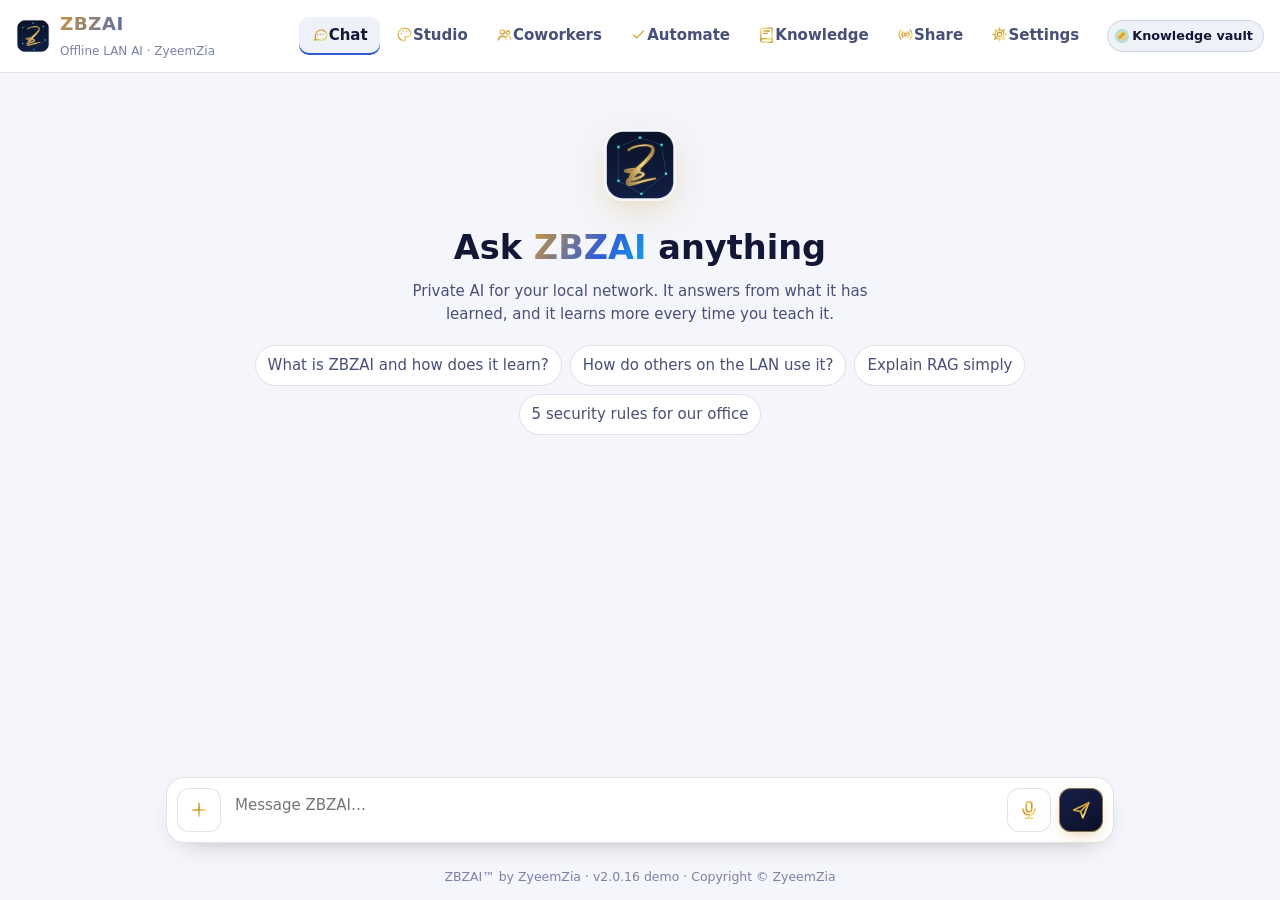
==== commit 9ec85d8f: "ZBZAI 2.0.16" ====
--- a/demo/index.html
+++ b/demo/index.html
@@ -396,7 +396,7 @@
 <script src="autocorrect.js?v=37bc51e766"></script>
 <script src="qr.js?v=4e6d37b618"></script>
 <script src="codebox.js?v=3ddf181fc8"></script>
-<script src="seed.js?v=c4e556605a"></script>
+<script src="seed.js?v=31b972bea8"></script>
 <script src="demo-backend.js?v=3ed8ee0a04"></script>
 <script src="app.js?v=7afd2808ce"></script>
 <script src="studio.js?v=7a01ef7532"></script>
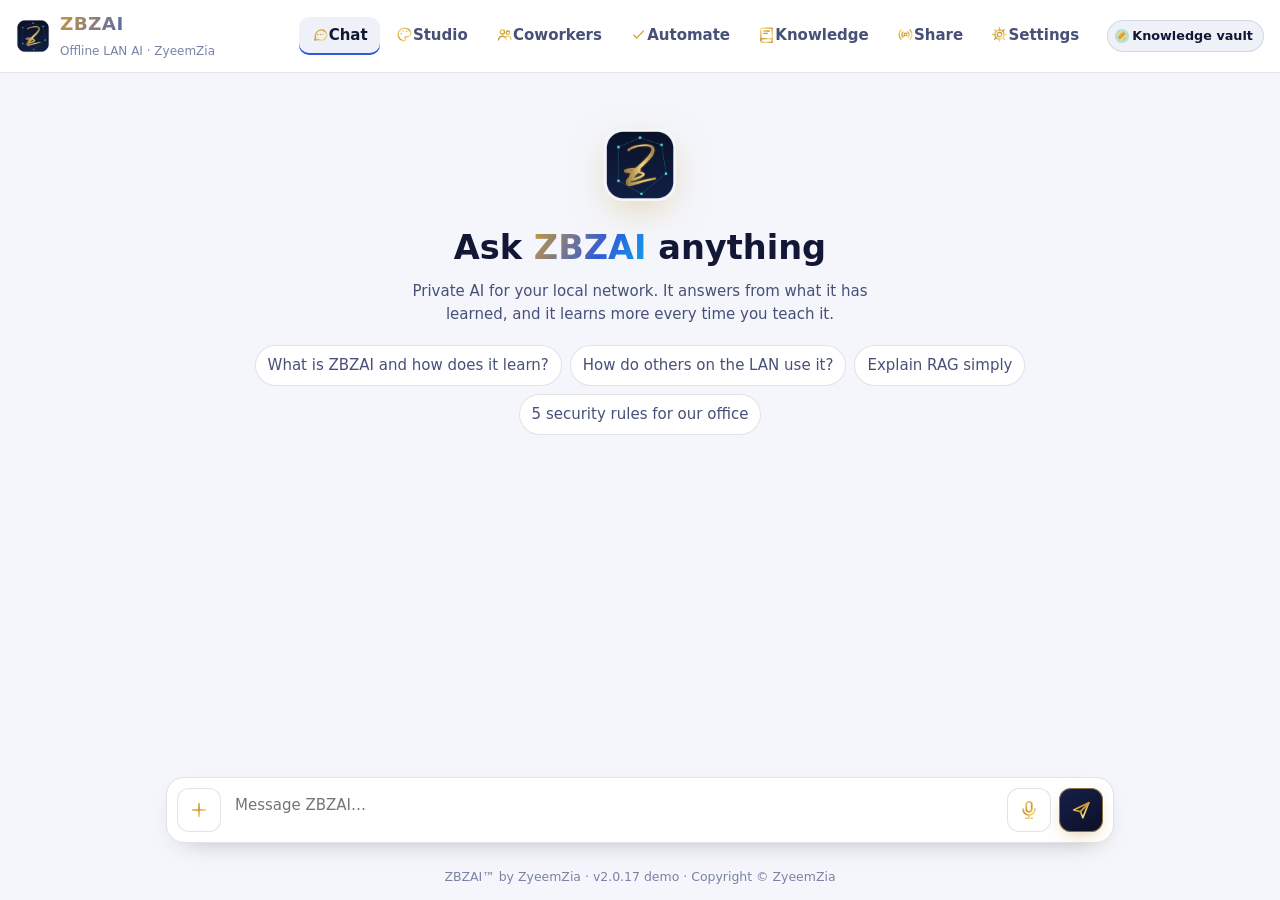
==== commit ffb5e137: "ZBZAI 2.0.17: medicines on DIMS as links, translation compare in DeepL, Reverso, Google and Bing, ow" ====
--- a/demo/index.html
+++ b/demo/index.html
@@ -396,9 +396,9 @@
 <script src="autocorrect.js?v=37bc51e766"></script>
 <script src="qr.js?v=4e6d37b618"></script>
 <script src="codebox.js?v=3ddf181fc8"></script>
-<script src="seed.js?v=31b972bea8"></script>
+<script src="seed.js?v=6cd8973979"></script>
 <script src="demo-backend.js?v=3ed8ee0a04"></script>
-<script src="app.js?v=7afd2808ce"></script>
+<script src="app.js?v=8241e09e8b"></script>
 <script src="studio.js?v=7a01ef7532"></script>
 <script src="coworkers.js?v=755f62e48c"></script>
 <script>/* ZyeemZia house style: justified writing. Paragraphs and list text that read left-aligned are justified; centred text, headings, buttons and columns too narrow to justify cleanly stay as they are. Copyright © ZyeemZia */(function(){var S='p,li,dd,blockquote';function j(r){if(!r||!r.querySelectorAll)return;var L=r.querySelectorAll(S);for(var i=0;i<L.length;i++){var e=L[i];if(e.getAttribute('data-zj'))continue;e.setAttribute('data-zj','1');var a=getComputedStyle(e).textAlign;if(a==='start'||a==='left'||a==='-webkit-auto'){var w=e.clientWidth;if(!w||w>=280)e.style.textAlign='justify'}}}function go(){j(document);if(!window.MutationObserver)return;new MutationObserver(function(m){for(var i=0;i<m.length;i++){var N=m[i].addedNodes;for(var k=0;k<N.length;k++){var n=N[k];if(n.nodeType===1)j(n.matches&&n.matches(S)?n.parentNode:n)}}}).observe(document.body,{childList:true,subtree:true})}if(document.readyState==='loading')document.addEventListener('DOMContentLoaded',go);else go()})()</script>
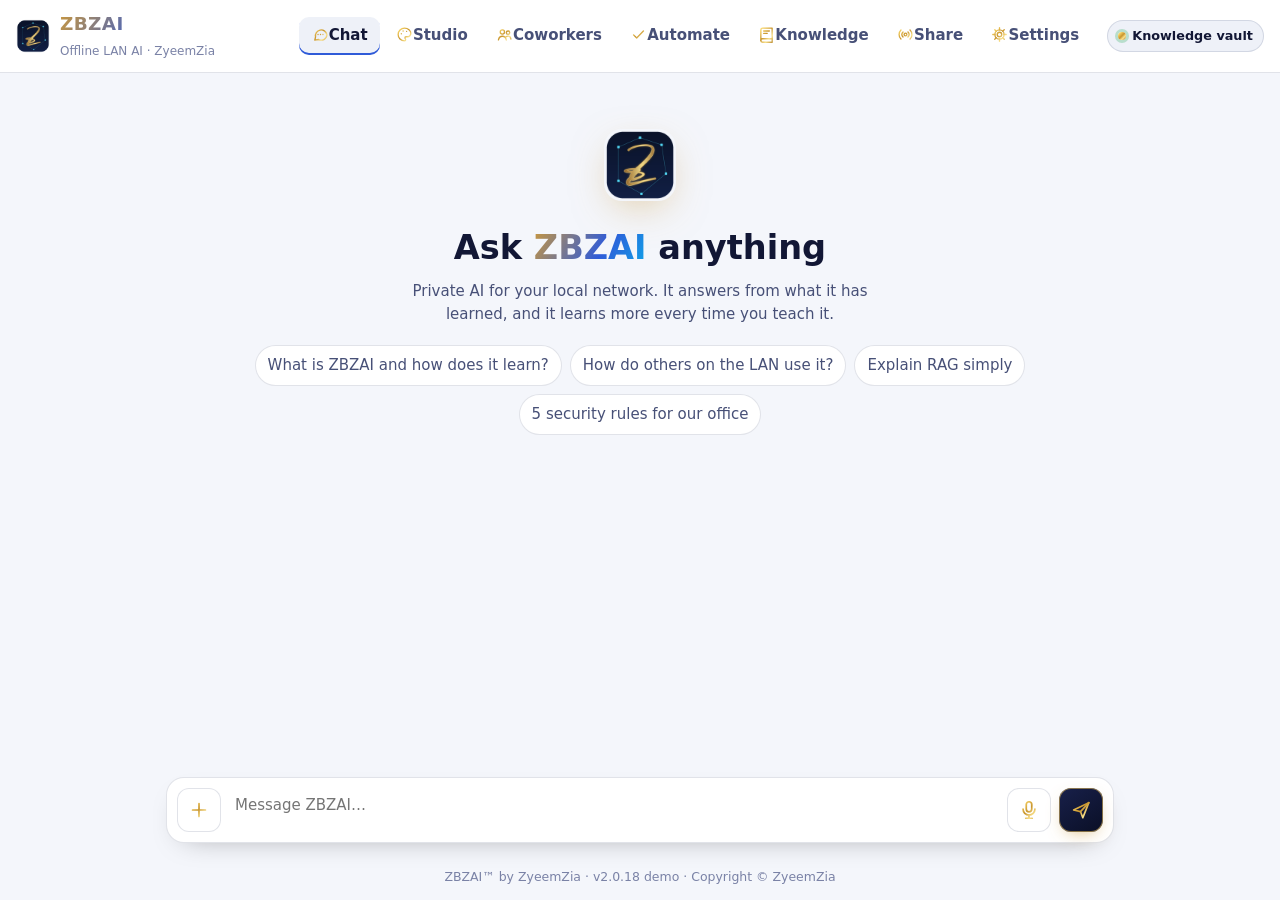
==== commit f8666bd9: "ZBZAI 2.0.18" ====
--- a/demo/index.html
+++ b/demo/index.html
@@ -396,7 +396,7 @@
 <script src="autocorrect.js?v=37bc51e766"></script>
 <script src="qr.js?v=4e6d37b618"></script>
 <script src="codebox.js?v=3ddf181fc8"></script>
-<script src="seed.js?v=6cd8973979"></script>
+<script src="seed.js?v=481445c4be"></script>
 <script src="demo-backend.js?v=3ed8ee0a04"></script>
 <script src="app.js?v=8241e09e8b"></script>
 <script src="studio.js?v=7a01ef7532"></script>
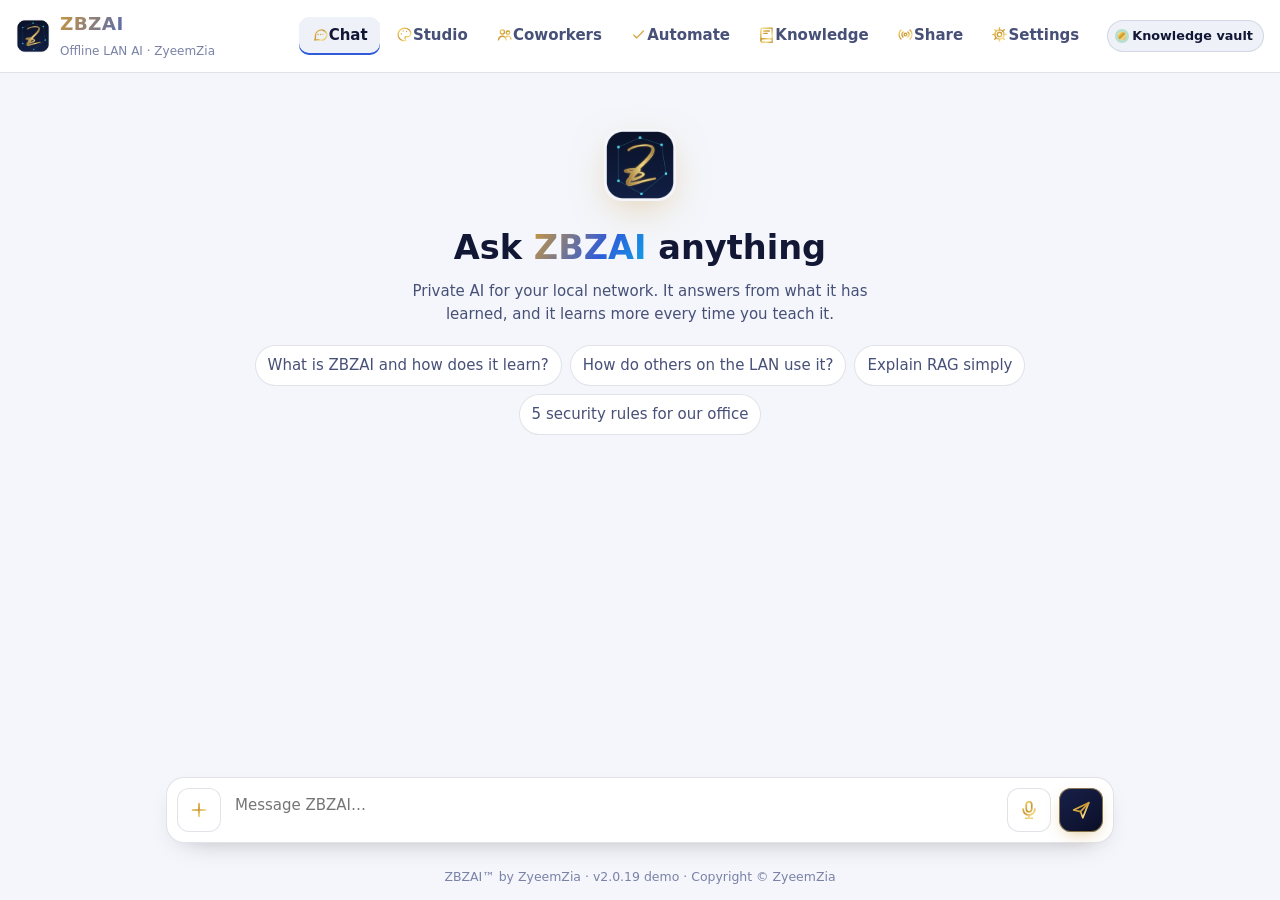
==== commit 09995323: "ZBZAI 2.0.19" ====
--- a/demo/index.html
+++ b/demo/index.html
@@ -10,7 +10,7 @@
 <meta name="theme-color" content="#070a17">
 <meta name="apple-mobile-web-app-capable" content="yes"><meta name="mobile-web-app-capable" content="yes">
 <meta name="apple-mobile-web-app-title" content="ZBZAI"><meta name="application-name" content="ZBZAI">
-<link rel="stylesheet" href="app.css?v=04c004eb3c">
+<link rel="stylesheet" href="app.css?v=7c4ab2eb6b">
 <link rel="stylesheet" href="icons.css?v=488d0ecedf">
 </head>
 <body>
@@ -396,7 +396,7 @@
 <script src="autocorrect.js?v=37bc51e766"></script>
 <script src="qr.js?v=4e6d37b618"></script>
 <script src="codebox.js?v=3ddf181fc8"></script>
-<script src="seed.js?v=481445c4be"></script>
+<script src="seed.js?v=f69a7c93aa"></script>
 <script src="demo-backend.js?v=3ed8ee0a04"></script>
 <script src="app.js?v=8241e09e8b"></script>
 <script src="studio.js?v=7a01ef7532"></script>
--- a/demo/app.css
+++ b/demo/app.css
@@ -17,6 +17,8 @@
 html, body { margin: 0; height: 100%; }
 body { font: var(--fs, 15px)/1.55 system-ui, -apple-system, 'Segoe UI', Roboto, 'Noto Sans', sans-serif; background: var(--bg); color: var(--ink); display: flex; flex-direction: column; min-height: 100dvh; }
 button, input, select, textarea { font: inherit; color: inherit; }
+/* Phones zoom into a text box whose text is under 16px; 16px keeps the page still when you tap it. */
+@media (max-width: 700px) { input, select, textarea { font-size: 16px; } }
 [hidden] { display: none !important; }
 .top { position: sticky; top: 0; z-index: 5; display: flex; flex-wrap: wrap; align-items: center; gap: 10px 16px; padding: 10px 16px; background: color-mix(in srgb, var(--panel) 88%, transparent); backdrop-filter: blur(12px); border-bottom: 1px solid var(--line); }
 .brand { display: flex; align-items: center; gap: 10px; }
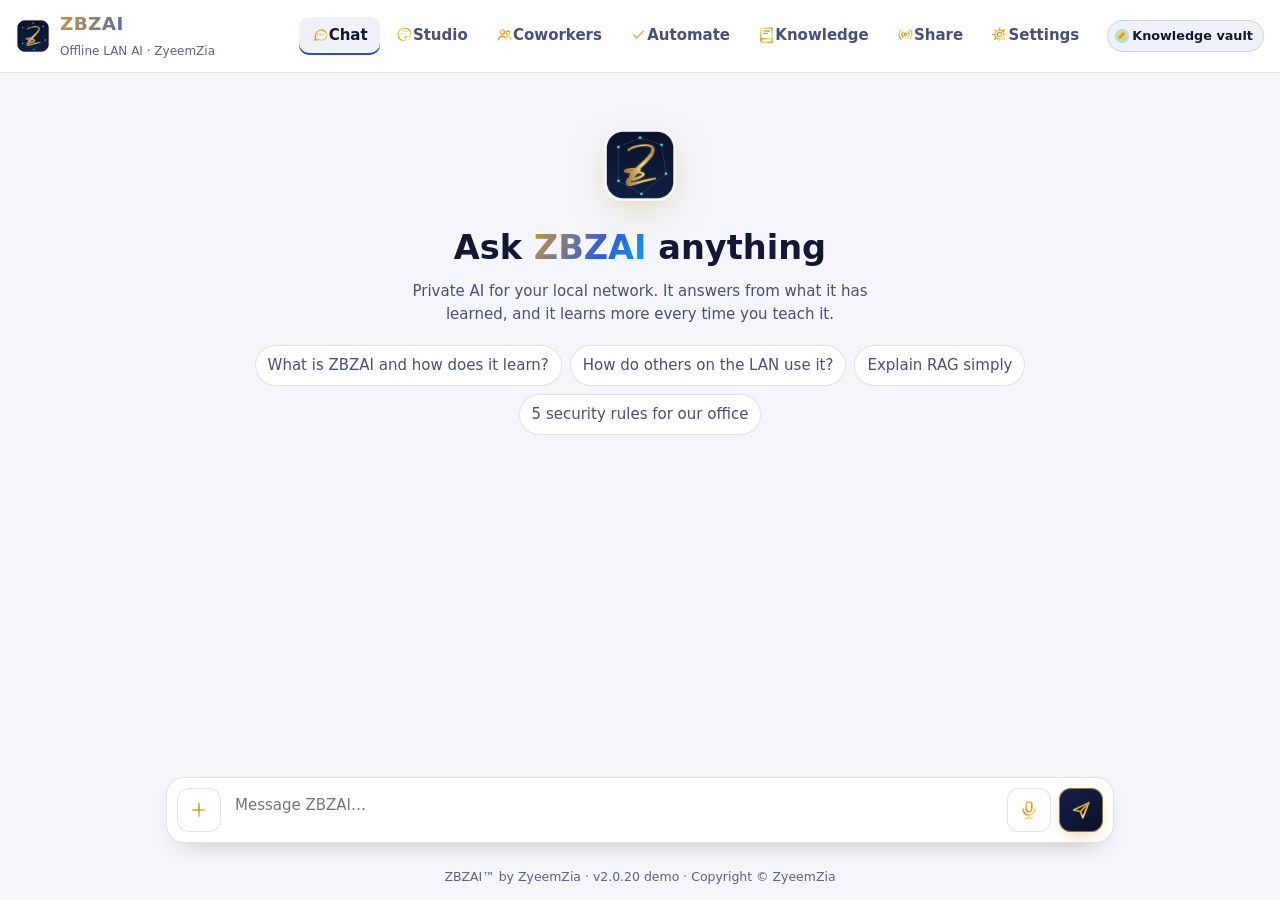
==== commit cc4f10ec: "ZBZAI 2.0.20" ====
--- a/demo/index.html
+++ b/demo/index.html
@@ -10,7 +10,7 @@
 <meta name="theme-color" content="#070a17">
 <meta name="apple-mobile-web-app-capable" content="yes"><meta name="mobile-web-app-capable" content="yes">
 <meta name="apple-mobile-web-app-title" content="ZBZAI"><meta name="application-name" content="ZBZAI">
-<link rel="stylesheet" href="app.css?v=7c4ab2eb6b">
+<link rel="stylesheet" href="app.css?v=f43a46a256">
 <link rel="stylesheet" href="icons.css?v=488d0ecedf">
 </head>
 <body>
@@ -396,9 +396,9 @@
 <script src="autocorrect.js?v=37bc51e766"></script>
 <script src="qr.js?v=4e6d37b618"></script>
 <script src="codebox.js?v=3ddf181fc8"></script>
-<script src="seed.js?v=f69a7c93aa"></script>
+<script src="seed.js?v=11c03d49a1"></script>
 <script src="demo-backend.js?v=3ed8ee0a04"></script>
-<script src="app.js?v=8241e09e8b"></script>
+<script src="app.js?v=5886658c65"></script>
 <script src="studio.js?v=7a01ef7532"></script>
 <script src="coworkers.js?v=755f62e48c"></script>
 <script>/* ZyeemZia house style: justified writing. Paragraphs and list text that read left-aligned are justified; centred text, headings, buttons and columns too narrow to justify cleanly stay as they are. Copyright © ZyeemZia */(function(){var S='p,li,dd,blockquote';function j(r){if(!r||!r.querySelectorAll)return;var L=r.querySelectorAll(S);for(var i=0;i<L.length;i++){var e=L[i];if(e.getAttribute('data-zj'))continue;e.setAttribute('data-zj','1');var a=getComputedStyle(e).textAlign;if(a==='start'||a==='left'||a==='-webkit-auto'){var w=e.clientWidth;if(!w||w>=280)e.style.textAlign='justify'}}}function go(){j(document);if(!window.MutationObserver)return;new MutationObserver(function(m){for(var i=0;i<m.length;i++){var N=m[i].addedNodes;for(var k=0;k<N.length;k++){var n=N[k];if(n.nodeType===1)j(n.matches&&n.matches(S)?n.parentNode:n)}}}).observe(document.body,{childList:true,subtree:true})}if(document.readyState==='loading')document.addEventListener('DOMContentLoaded',go);else go()})()</script>
--- a/demo/app.css
+++ b/demo/app.css
@@ -283,3 +283,12 @@
 .zz-pic { display: inline-block; margin: 4px 8px 4px 0; border-radius: 12px; overflow: hidden; line-height: 0; vertical-align: top; border: 1px solid var(--line); }
 .zz-pic img { display: block; width: auto; max-width: min(100%, 300px); height: 190px; object-fit: cover; }
 @media (max-width: 520px) { .zz-pic img { height: 150px; max-width: 100%; } }
+/* ---------- readable colours ----------
+   Button text sits on a thin shade over the theme gradient, so it reads on every colour theme:
+   a darker shade under white text in light mode, a lighter one under dark text in dark mode. */
+.primary, .seg button[aria-pressed="true"] { background: linear-gradient(rgba(0, 0, 0, .32), rgba(0, 0, 0, .32)), var(--grad); color: #fff; }
+:root { --ink3: #5b6388; --bad: #b91c1c; }
+@media (prefers-color-scheme: dark) { :root:not([data-theme="light"]) { --ink3: #959ec9; --bad: #f87171; }
+  :root:not([data-theme="light"]) .primary, :root:not([data-theme="light"]) .seg button[aria-pressed="true"] { background: linear-gradient(rgba(255, 255, 255, .24), rgba(255, 255, 255, .24)), var(--grad); color: #0a0f26; } }
+:root[data-theme="dark"] { --ink3: #959ec9; --bad: #f87171; }
+:root[data-theme="dark"] .primary, :root[data-theme="dark"] .seg button[aria-pressed="true"] { background: linear-gradient(rgba(255, 255, 255, .24), rgba(255, 255, 255, .24)), var(--grad); color: #0a0f26; }
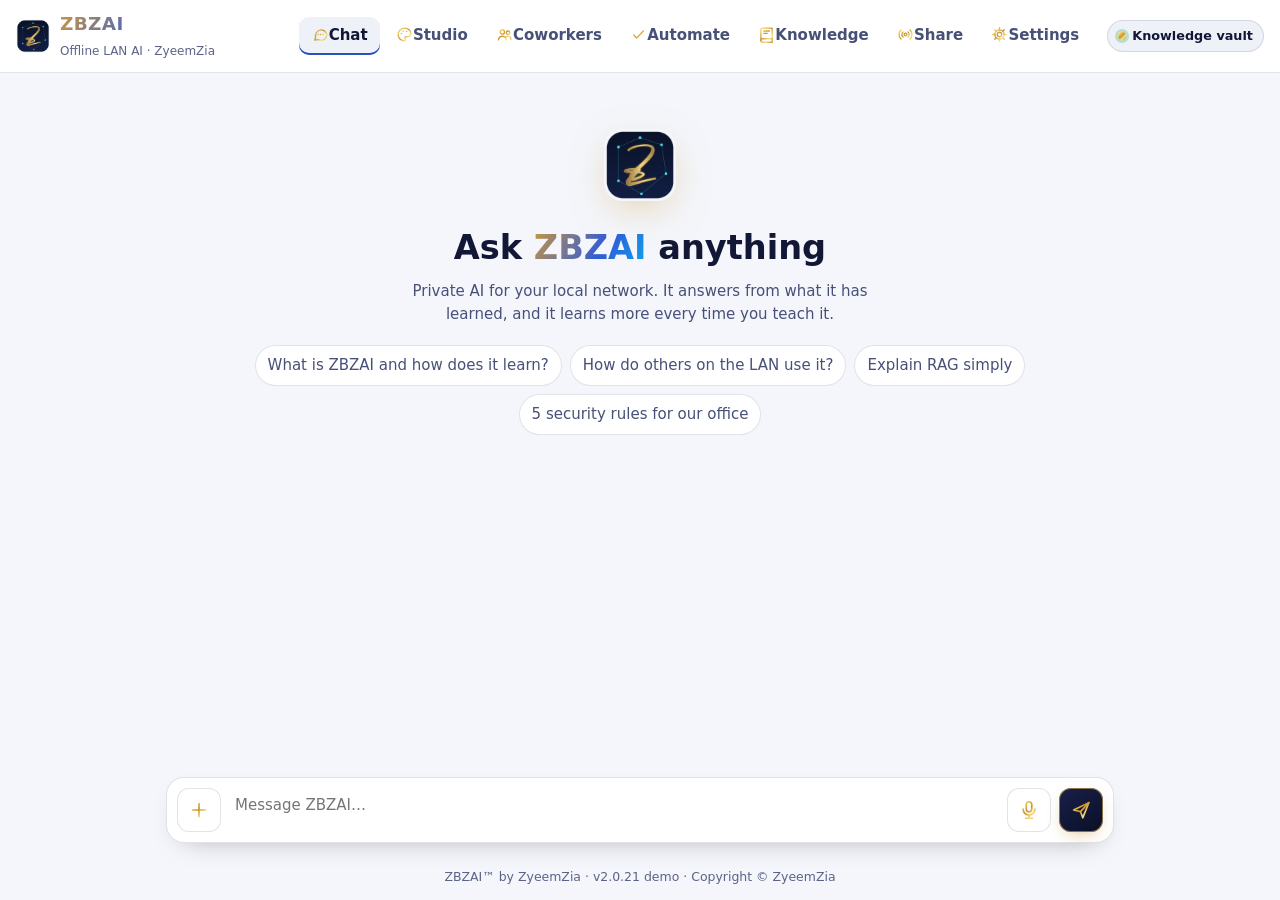
==== commit 5ffd6f87: "ZBZAI 2.0.21" ====
--- a/demo/index.html
+++ b/demo/index.html
@@ -10,8 +10,8 @@
 <meta name="theme-color" content="#070a17">
 <meta name="apple-mobile-web-app-capable" content="yes"><meta name="mobile-web-app-capable" content="yes">
 <meta name="apple-mobile-web-app-title" content="ZBZAI"><meta name="application-name" content="ZBZAI">
-<link rel="stylesheet" href="app.css?v=f43a46a256">
-<link rel="stylesheet" href="icons.css?v=488d0ecedf">
+<link rel="stylesheet" href="app.css?v=4de851a0c3">
+<link rel="stylesheet" href="icons.css?v=ecd94c9d37">
 </head>
 <body>
 <header class="top">
@@ -61,7 +61,7 @@
         <label class="mrow check" title="Reads an encyclopedia, published studies and the news, then answers as a report with numbered sources"><input type="checkbox" id="research"> Research: read many sources and cite them</label>
         <button type="button" role="menuitem" data-m="keys"><i class="gi gi-spark" aria-hidden="true"></i>Keyboard shortcuts</button>
       </div>
-      <input type="file" id="askFile" hidden multiple accept=".txt,.md,.csv,.tsv,.json,.html,.htm,.xml,.yaml,.yml,.log,.rtf,.docx,.doc,.odt,.xlsx,.xls,.ods,.pptx,.ppt,.odp,.pdf,.epub,.py,.js,.ts,.java,.c,.cpp,.cs,.go,.php,.sql,.css,.srt,.vtt,image/*,audio/*,video/*">
+      <input type="file" id="askFile" hidden multiple accept=".txt,.md,.csv,.tsv,.json,.html,.htm,.xml,.yaml,.yml,.log,.rtf,.docx,.doc,.odt,.xlsx,.xls,.ods,.pptx,.ppt,.odp,.pdf,.epub,.py,.js,.ts,.java,.c,.cpp,.cs,.go,.php,.sql,.css,.srt,.vtt,image/*,audio/*,video/*"><input type="file" id="foldFiles" multiple hidden>
       <textarea id="input" rows="1" placeholder="Message ZBZAI…" aria-label="Your message" spellcheck="true" autocorrect="on" autocapitalize="sentences"></textarea>
       <button type="button" id="mic" class="tool" hidden aria-label="Speak your message" title="Voice typing"><i class="gi gi-mic" aria-hidden="true"></i></button>
       <button type="submit" id="send" aria-label="Send"><i class="gi gi-send" aria-hidden="true"></i></button>
@@ -331,19 +331,12 @@
           <option value="vault">Knowledge vault only (no model, free)</option>
           <optgroup label="Optional: with your own key">
             <option value="cloud">Claude (Anthropic)</option>
-            <option value="openai">ChatGPT (OpenAI)</option>
-            <option value="gemini">Google Gemini (free tier available)</option>
-            <option value="deepseek">DeepSeek</option>
-            <option value="groq">Groq (free tier available)</option>
-            <option value="mistral">Mistral</option>
-            <option value="xai">Grok (xAI)</option>
-            <option value="openrouter">OpenRouter (many models, one key)</option>
           </optgroup>
         </select>
       </label>
       <label>Local model (Ollama) <input id="sModel" placeholder="empty = first installed model"></label>
       <label>Ollama address <input id="sOllama" placeholder="http://127.0.0.1:11434"></label>
-      <details class="adv"><summary>Optional: more AI brains with your own keys (Claude, ChatGPT, Gemini, DeepSeek, Groq, Mistral, Grok, OpenRouter)</summary>
+      <details class="adv"><summary>Optional: more AI brains with your own keys, or any service by its link</summary>
         <p class="muted small">Not needed: ZBZAI is free with its local model and ZyeemZia AI online. Each service bills or limits your own key; Gemini and Groq have free tiers. Keys stay on the ZBZAI computer. Paste a key, pick that brain above and save; a brain with a key also answers when the chosen one cannot. Type a dash (-) to remove a saved key.</p>
         <div id="sProv" class="prov"></div>
       </details>
@@ -396,9 +389,9 @@
 <script src="autocorrect.js?v=37bc51e766"></script>
 <script src="qr.js?v=4e6d37b618"></script>
 <script src="codebox.js?v=3ddf181fc8"></script>
-<script src="seed.js?v=11c03d49a1"></script>
+<script src="seed.js?v=7a0329afd5"></script>
 <script src="demo-backend.js?v=3ed8ee0a04"></script>
-<script src="app.js?v=5886658c65"></script>
+<script src="app.js?v=3ed74b1f4a"></script>
 <script src="studio.js?v=7a01ef7532"></script>
 <script src="coworkers.js?v=755f62e48c"></script>
 <script>/* ZyeemZia house style: justified writing. Paragraphs and list text that read left-aligned are justified; centred text, headings, buttons and columns too narrow to justify cleanly stay as they are. Copyright © ZyeemZia */(function(){var S='p,li,dd,blockquote';function j(r){if(!r||!r.querySelectorAll)return;var L=r.querySelectorAll(S);for(var i=0;i<L.length;i++){var e=L[i];if(e.getAttribute('data-zj'))continue;e.setAttribute('data-zj','1');var a=getComputedStyle(e).textAlign;if(a==='start'||a==='left'||a==='-webkit-auto'){var w=e.clientWidth;if(!w||w>=280)e.style.textAlign='justify'}}}function go(){j(document);if(!window.MutationObserver)return;new MutationObserver(function(m){for(var i=0;i<m.length;i++){var N=m[i].addedNodes;for(var k=0;k<N.length;k++){var n=N[k];if(n.nodeType===1)j(n.matches&&n.matches(S)?n.parentNode:n)}}}).observe(document.body,{childList:true,subtree:true})}if(document.readyState==='loading')document.addEventListener('DOMContentLoaded',go);else go()})()</script>
--- a/demo/app.css
+++ b/demo/app.css
@@ -24,7 +24,7 @@
 .brand { display: flex; align-items: center; gap: 10px; }
 .brand img { border-radius: 10px; }
 .brand b { display: block; font-size: 1.15rem; letter-spacing: .02em; background: var(--grad); -webkit-background-clip: text; background-clip: text; color: transparent; }
-.brand small { color: var(--ink3); font-size: .75rem; }
+.brand small { color: var(--ink3); font-size: max(12px, .75rem); }
 .status { margin-left: auto; }
 .brain { display: inline-flex; align-items: center; gap: 6px; font-size: .8rem; font-weight: 600; padding: 5px 10px; border-radius: 999px; background: var(--panel2); border: 1px solid var(--line); white-space: nowrap; }
 .brain::before { content: ''; width: 8px; height: 8px; border-radius: 50%; background: var(--ok); box-shadow: 0 0 0 3px color-mix(in srgb, var(--ok) 25%, transparent); }
@@ -46,14 +46,14 @@
 .chips button:hover { border-color: var(--accent); color: var(--ink); }
 .msg-row { display: flex; gap: 10px; margin: 14px 0; }
 .msg-row.user { flex-direction: row-reverse; }
-.av { flex: none; width: 32px; height: 32px; border-radius: 10px; display: grid; place-items: center; font-size: .7rem; font-weight: 700; background: var(--panel2); border: 1px solid var(--line); overflow: hidden; }
+.av { flex: none; width: 32px; height: 32px; border-radius: 10px; display: grid; place-items: center; font-size: max(12px, .75rem); font-weight: 700; background: var(--panel2); border: 1px solid var(--line); overflow: hidden; }
 .av img { width: 100%; height: 100%; }
 .bubble { max-width: min(760px, 86%); padding: 10px 14px; border-radius: 16px; background: var(--panel); border: 1px solid var(--line); overflow-wrap: anywhere; }
 .user .bubble { background: color-mix(in srgb, var(--accent) 14%, var(--panel)); }
 .bubble p { margin: .4em 0; } .bubble ul, .bubble ol { margin: .4em 0; padding-left: 1.3em; }
 .bubble pre { background: var(--panel2); padding: 10px; border-radius: 10px; overflow-x: auto; font-size: .88rem; }
 .bubble code { font-family: ui-monospace, Consolas, monospace; font-size: .9em; }
-.meta { display: flex; flex-wrap: wrap; align-items: center; gap: 6px; margin-top: 8px; font-size: .78rem; color: var(--ink3); }
+.meta { display: flex; flex-wrap: wrap; align-items: center; gap: 6px; margin-top: 8px; font-size: max(12px, .78rem); color: var(--ink3); }
 .src { padding: 2px 8px; border-radius: 999px; background: var(--panel2); border: 1px solid var(--line); }
 .fb { border: 1px solid var(--line); background: var(--panel); border-radius: 8px; padding: 2px 8px; cursor: pointer; }
 .fb.done { background: var(--ok); color: #fff; border-color: var(--ok); }
@@ -87,7 +87,7 @@
 .upbar button, #uCheck { border: 1px solid var(--line); background: var(--panel); border-radius: 10px; padding: 6px 14px; font-weight: 700; cursor: pointer; }
 details.adv { border: 1px dashed var(--line); border-radius: 12px; padding: 10px 12px; display: grid; gap: 10px; }
 details.adv summary { cursor: pointer; font-weight: 600; color: var(--ink2); }
-.foot { text-align: center; color: var(--ink3); font-size: .78rem; padding: 8px 16px 14px; }
+.foot { text-align: center; color: var(--ink3); font-size: max(12px, .78rem); padding: 8px 16px 14px; }
 /* Only the chat view is height-limited (so its thread scrolls); every other view grows with its content
    and never runs under the footer. */
 main:has(#chat[hidden]) { min-height: auto; flex: 1 0 auto; }
@@ -110,7 +110,7 @@
 .gallery { display: grid; grid-template-columns: repeat(auto-fill, minmax(140px, 1fr)); gap: 10px; }
 .gallery figure { margin: 0; border-radius: 12px; overflow: hidden; background: var(--panel2); border: 1px solid var(--line); }
 .gallery img { width: 100%; aspect-ratio: 1; object-fit: cover; display: block; cursor: zoom-in; }
-.gallery figcaption { padding: 6px 8px; font-size: .75rem; color: var(--ink2); display: flex; gap: 6px; align-items: center; }
+.gallery figcaption { padding: 6px 8px; font-size: max(12px, .75rem); color: var(--ink2); display: flex; gap: 6px; align-items: center; }
 .gallery figcaption span { flex: 1; min-width: 0; overflow: hidden; text-overflow: ellipsis; white-space: nowrap; }
 .gallery figcaption a, .gallery figcaption button { border: 0; background: none; cursor: pointer; text-decoration: none; font-size: .95rem; padding: 0; }
 .gallery .busy { aspect-ratio: 1; display: grid; place-items: center; color: var(--ink3); font-size: .85rem; text-align: center; padding: 10px; }
@@ -165,7 +165,7 @@
 .past h3 { margin: 0 0 4px; font-size: 1rem; display: flex; align-items: center; gap: 6px; }
 .past button { display: grid; text-align: left; gap: 2px; padding: 10px 12px; border-radius: 12px; border: 1px solid var(--line); background: var(--panel2); cursor: pointer; color: var(--ink); }
 .past button span { font-weight: 600; overflow: hidden; text-overflow: ellipsis; white-space: nowrap; }
-.past button small { color: var(--ink3); font-size: .75rem; }
+.past button small { color: var(--ink3); font-size: max(12px, .75rem); }
 .past button.clear { background: none; color: var(--ink3); justify-self: start; padding: 6px 10px; }
 #mic.listening { box-shadow: inset 0 0 0 1px var(--bad), 0 0 0 5px color-mix(in srgb, var(--bad) 22%, transparent); animation: zpulse 1.2s infinite; }
 .fakebar { display: flex; gap: 8px; align-items: center; justify-content: center; padding: 9px 16px; background: #5a0d1a; color: #ffe4e8; font-weight: 600; font-size: .9rem; text-align: center; }
@@ -183,7 +183,7 @@
 .cw h3 { margin: 0; font-size: 1.02rem; } .cw p { margin: 0; color: var(--ink2); font-size: .88rem; flex: 1; }
 .cw-ico { width: 46px; height: 46px; border-radius: 14px; display: grid; place-items: center; background: linear-gradient(145deg, #18204a, #0a0f26); box-shadow: inset 0 0 0 1px rgba(232, 190, 90, .45); }
 .cw-ico .gi { width: 24px; height: 24px; margin: 0; }
-.cw-tags { display: flex; gap: 6px; flex-wrap: wrap; } .cw-tags span { font-size: .72rem; padding: 2px 8px; border-radius: 999px; background: var(--panel2); color: var(--ink2); border: 1px solid var(--line); }
+.cw-tags { display: flex; gap: 6px; flex-wrap: wrap; } .cw-tags span { font-size: max(12px, .75rem); padding: 2px 8px; border-radius: 999px; background: var(--panel2); color: var(--ink2); border: 1px solid var(--line); }
 .cw-tags .mine { color: var(--gold); border-color: color-mix(in srgb, var(--gold) 50%, transparent); }
 .cw .row { gap: 6px; } .cw .row button { padding: 8px 11px; font-size: .85rem; } .ghost.icon { padding: 8px 10px; }
 .cw-icons { display: flex; flex-wrap: wrap; gap: 6px; margin-top: 6px; }
@@ -195,7 +195,7 @@
 .cw-start { align-self: stretch; text-align: center; display: grid; justify-items: center; gap: 6px; padding: 18px; margin: 8px 0; border-radius: 18px; background: var(--panel); border: 1px solid var(--line); }
 .cw-start h3 { margin: 4px 0 0; } .cw-start p { margin: 0; color: var(--ink2); max-width: 560px; }
 .xmenu { position: fixed; z-index: 60; min-width: 230px; max-height: min(70vh, 520px); overflow-y: auto; display: grid; padding: 6px; border-radius: 14px; background: var(--panel); border: 1px solid var(--line); box-shadow: 0 18px 40px -12px rgba(0, 0, 0, .6); }
-.xmenu b { padding: 6px 10px 4px; font-size: .78rem; color: var(--ink3); text-transform: uppercase; letter-spacing: .06em; }
+.xmenu b { padding: 6px 10px 4px; font-size: max(12px, .78rem); color: var(--ink3); text-transform: uppercase; letter-spacing: .06em; }
 .xmenu button { display: flex; align-items: center; gap: 8px; padding: 9px 10px; border: 0; background: none; border-radius: 10px; cursor: pointer; color: var(--ink); text-align: left; font-weight: 600; font-size: .92rem; }
 .xmenu button:hover:not([disabled]), .xmenu button:focus-visible { background: var(--panel2); }
 .xmenu button[disabled] { opacity: .45; cursor: not-allowed; }
@@ -230,7 +230,7 @@
 .attach > span.muted { flex-basis: 100%; white-space: normal; }
 .fchip { flex: 0 1 auto !important; display: inline-flex; align-items: center; gap: 4px; max-width: 260px; padding: 4px 4px 4px 9px; border-radius: 999px; background: var(--panel); border: 1px solid var(--line); }
 .fchip > span { overflow: hidden; text-overflow: ellipsis; white-space: nowrap; }
-.fchip small { color: var(--ink3); font-size: .72rem; }
+.fchip small { color: var(--ink3); font-size: max(12px, .75rem); }
 #chat.dropping { outline: 2px dashed var(--accent); outline-offset: -8px; border-radius: 18px; }
 .bubble .files { display: flex; flex-wrap: wrap; gap: 4px 10px; }
 .msg-row.user .bubble { position: relative; }
@@ -292,3 +292,27 @@
   :root:not([data-theme="light"]) .primary, :root:not([data-theme="light"]) .seg button[aria-pressed="true"] { background: linear-gradient(rgba(255, 255, 255, .24), rgba(255, 255, 255, .24)), var(--grad); color: #0a0f26; } }
 :root[data-theme="dark"] { --ink3: #959ec9; --bad: #f87171; }
 :root[data-theme="dark"] .primary, :root[data-theme="dark"] .seg button[aria-pressed="true"] { background: linear-gradient(rgba(255, 255, 255, .24), rgba(255, 255, 255, .24)), var(--grad); color: #0a0f26; }
+
+/* A service link takes the full row; model and key share the next. */
+.prow input[data-pu] { grid-column: 1 / -1; }
+
+/* ---------- folders in Past chats ---------- */
+.past .pfolders { display: flex; gap: 6px; overflow-x: auto; padding: 2px 0 8px; }
+.past .pfchip { display: inline-flex; align-items: center; gap: 5px; flex: none; padding: 6px 11px; border-radius: 999px; border: 1px solid var(--line, rgba(127,127,127,.3)); background: transparent; color: inherit; font: inherit; font-size: .9rem; cursor: pointer; white-space: nowrap; }
+.past .pfchip[aria-selected="true"] { border-color: var(--accent, #6d5efc); background: color-mix(in srgb, var(--accent, #6d5efc) 14%, transparent); }
+.past .pfchip.add { border-style: dashed; }
+.past .pfchip small { opacity: .75; }
+.past .pfold { display: grid; gap: 8px; padding: 10px; margin: 0 0 10px; border: 1px solid var(--line, rgba(127,127,127,.3)); border-radius: 12px; }
+.past .pfrow { display: flex; flex-wrap: wrap; align-items: center; gap: 8px; }
+.past .pfrow .primary { margin-right: auto; }
+.past .pfold textarea { width: 100%; min-height: 54px; resize: vertical; font: inherit; padding: 8px 10px; border-radius: 10px; }
+.past .pffiles { display: flex; flex-wrap: wrap; gap: 6px; max-height: 90px; overflow-y: auto; }
+.past .pffile { display: inline-flex; align-items: center; gap: 4px; padding: 2px 4px 2px 9px; border-radius: 8px; border: 1px solid var(--line, rgba(127,127,127,.3)); font-size: max(12px, .82rem); overflow-wrap: anywhere; }
+.past .pffile button { border: 0; background: none; color: inherit; cursor: pointer; padding: 2px 4px; }
+.past .pmove { position: relative; display: grid; place-items: center; width: 34px; height: 34px; flex: none; cursor: pointer; }
+.past .pmove select { position: absolute; inset: 0; opacity: 0; cursor: pointer; }
+.fold-badge { display: inline-flex; align-items: center; gap: 5px; margin: 0 0 6px; padding: 3px 10px; border-radius: 999px; font-size: max(12px, .82rem); border: 1px solid var(--accent, #6d5efc); background: none; color: inherit; cursor: pointer; }
+.past .pfold button, .past .pfchip { display: inline-flex; flex-direction: row; align-items: center; gap: 6px; padding: 6px 12px; min-height: 34px; }
+.past .pfold .pffile button { padding: 2px 4px; min-height: 0; }
+.past .pitem:has(.pmove) { grid-template-columns: 1fr auto auto auto; }
+.fold-badge { align-self: flex-start; justify-self: start; width: auto; max-width: 100%; }
--- a/demo/icons.css
+++ b/demo/icons.css
@@ -49,3 +49,4 @@
 .gi-globe { --i: url("data:image/svg+xml,%3Csvg xmlns=%22http://www.w3.org/2000/svg%22 viewBox=%220 0 24 24%22 fill=%22none%22 stroke=%22%23000%22 stroke-width=%221.9%22 stroke-linecap=%22round%22 stroke-linejoin=%22round%22%3E%3Ccircle cx=%2212%22 cy=%2212%22 r=%228.5%22/%3E%3Cpath d=%22M3.5 12h17M12 3.5c2.6 2.4 3.8 5.3 3.8 8.5s-1.2 6.1-3.8 8.5c-2.6-2.4-3.8-5.3-3.8-8.5S9.4 5.9 12 3.5z%22/%3E%3C/svg%3E"); }
 .gi-team { --i: url("data:image/svg+xml,%3Csvg xmlns=%22http://www.w3.org/2000/svg%22 viewBox=%220 0 24 24%22 fill=%22none%22 stroke=%22%23000%22 stroke-width=%221.9%22 stroke-linecap=%22round%22 stroke-linejoin=%22round%22%3E%3Ccircle cx=%229%22 cy=%228.5%22 r=%223%22/%3E%3Ccircle cx=%2217%22 cy=%229.5%22 r=%222.4%22/%3E%3Cpath d=%22M3.5 19.5c.6-3.2 2.8-5 5.5-5s4.9 1.8 5.5 5M14.5 15c.8-.4 1.6-.6 2.5-.6 2.2 0 3.7 1.4 4 4%22/%3E%3C/svg%3E"); }
 .gi-export { --i: url("data:image/svg+xml,%3Csvg xmlns=%22http://www.w3.org/2000/svg%22 viewBox=%220 0 24 24%22 fill=%22none%22 stroke=%22%23000%22 stroke-width=%221.9%22 stroke-linecap=%22round%22 stroke-linejoin=%22round%22%3E%3Cpath d=%22M12 15V3.5M7.5 8L12 3.5 16.5 8%22/%3E%3Cpath d=%22M5 12.5v6A1.5 1.5 0 0 0 6.5 20h11a1.5 1.5 0 0 0 1.5-1.5v-6%22/%3E%3C/svg%3E"); }
+.gi-folder { --i: url("data:image/svg+xml,%3Csvg xmlns=%22http://www.w3.org/2000/svg%22 viewBox=%220 0 24 24%22 fill=%22none%22 stroke=%22%23000%22 stroke-width=%221.9%22 stroke-linecap=%22round%22 stroke-linejoin=%22round%22%3E%3Cpath d=%22M3 6.5A1.5 1.5 0 0 1 4.5 5H9l2 2h8.5A1.5 1.5 0 0 1 21 8.5v9a1.5 1.5 0 0 1-1.5 1.5h-15A1.5 1.5 0 0 1 3 17.5z%22/%3E%3C/svg%3E"); }
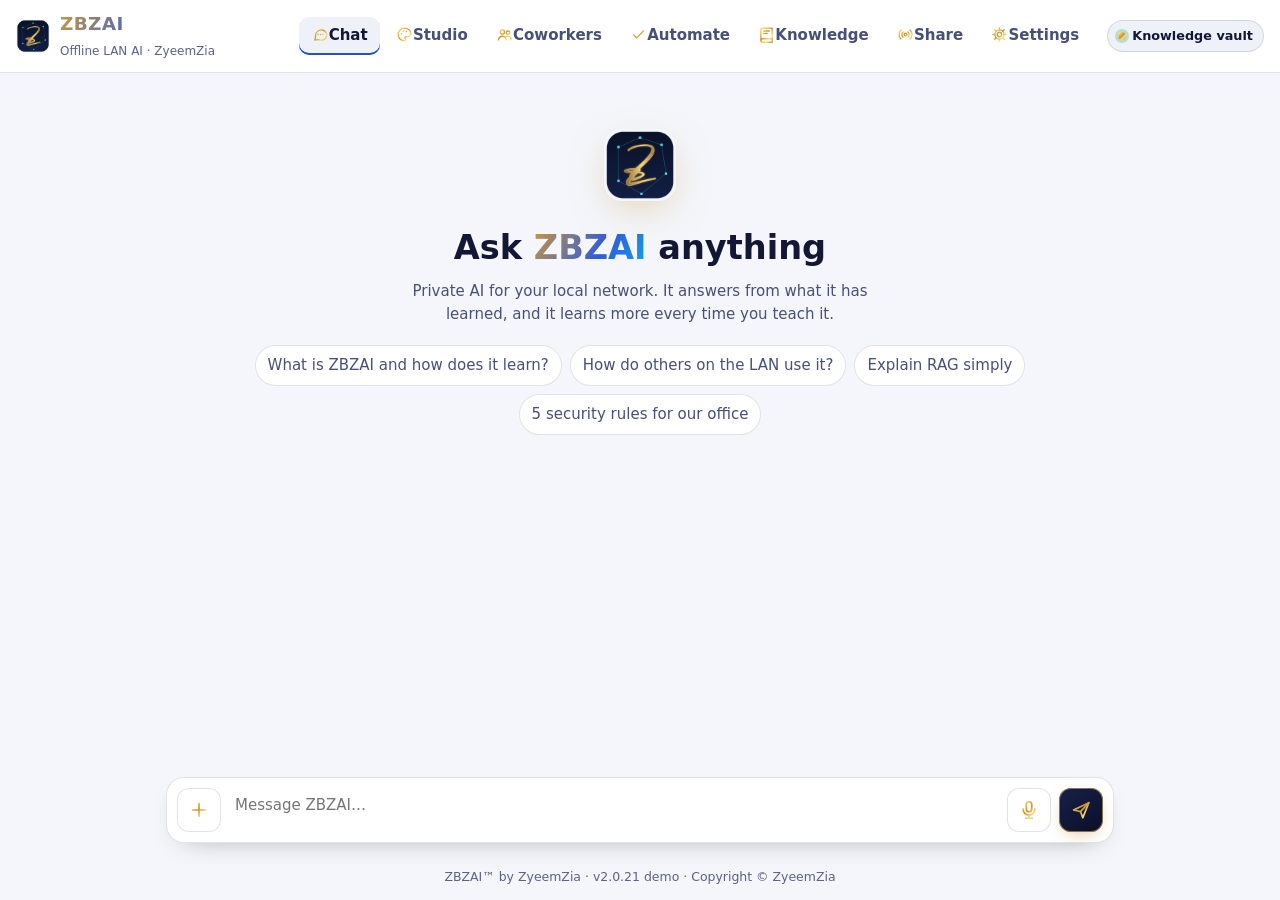
==== commit 393e6296: "Demo: example address is a plain address" ====
--- a/demo/index.html
+++ b/demo/index.html
@@ -390,7 +390,7 @@
 <script src="qr.js?v=4e6d37b618"></script>
 <script src="codebox.js?v=3ddf181fc8"></script>
 <script src="seed.js?v=7a0329afd5"></script>
-<script src="demo-backend.js?v=3ed8ee0a04"></script>
+<script src="demo-backend.js?v=1aa19bf86f"></script>
 <script src="app.js?v=3ed74b1f4a"></script>
 <script src="studio.js?v=7a01ef7532"></script>
 <script src="coworkers.js?v=755f62e48c"></script>
